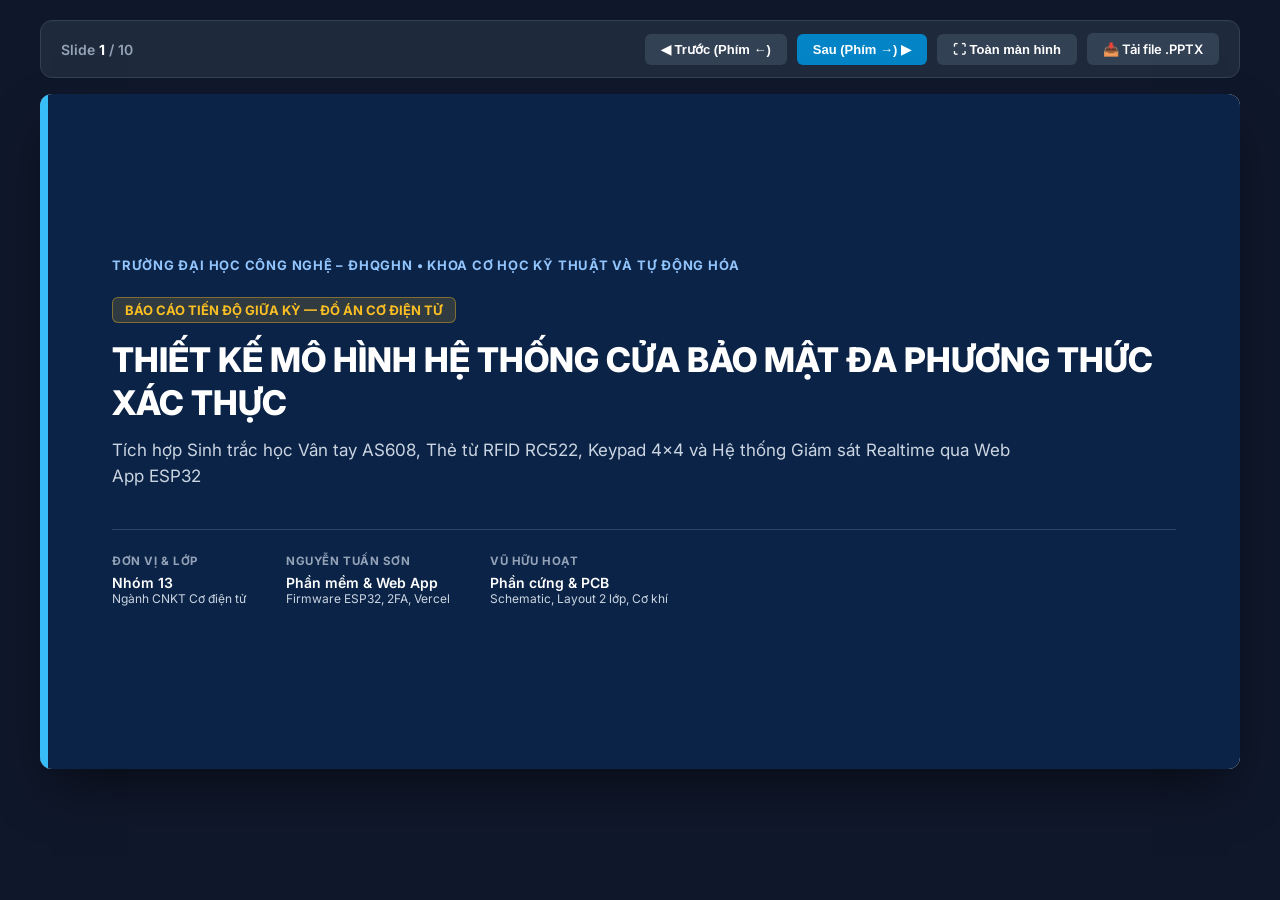
==== slide_baocao/slides.html @ 4834fae8 "Add mid-term progress presentation slides (PPTX and interactive HTML)" ====
<!DOCTYPE html>
<html lang="vi">
<head>
    <meta charset="UTF-8">
    <meta name="viewport" content="width=device-width, initial-scale=1.0">
    <title>Slide Báo Cáo Tiến Độ Giữa Kỳ — Nhóm 13</title>
    <link rel="preconnect" href="https://fonts.googleapis.com">
    <link rel="preconnect" href="https://fonts.gstatic.com" crossorigin>
    <link href="https://fonts.googleapis.com/css2?family=Inter:wght@400;500;600;700;800&family=JetBrains+Mono:wght@500;600&display=swap" rel="stylesheet">
    <style>
        :root {
            --navy-main: #0B2347;
            --accent-blue: #10559A;
            --bg-page: #0f172a;
            --slide-bg: #ffffff;
            --card-bg: #F8FAFC;
            --card-border: #E2E8F0;
            --text-dark: #0F172A;
            --text-muted: #64748B;
            --text-accent: #0284C7;
            --success: #16A34A;
        }

        * {
            box-sizing: border-box;
            margin: 0;
            padding: 0;
        }

        body {
            font-family: 'Inter', sans-serif;
            background: var(--bg-page);
            color: #ffffff;
            display: flex;
            flex-direction: column;
            align-items: center;
            min-height: 100vh;
            padding: 20px 10px;
        }

        /* Top Bar */
        .controls-bar {
            width: 100%;
            max-width: 1200px;
            display: flex;
            justify-content: space-between;
            align-items: center;
            margin-bottom: 16px;
            background: #1e293b;
            padding: 12px 20px;
            border-radius: 12px;
            border: 1px solid #334155;
        }

        .slide-counter {
            font-size: 14px;
            font-weight: 600;
            color: #94a3b8;
        }

        .slide-counter strong {
            color: #ffffff;
        }

        .nav-btns {
            display: flex;
            gap: 10px;
            align-items: center;
        }

        .btn {
            background: #334155;
            color: #ffffff;
            border: none;
            padding: 8px 16px;
            border-radius: 6px;
            font-size: 13px;
            font-weight: 600;
            cursor: pointer;
            transition: all 0.15s ease;
        }

        .btn:hover {
            background: #475569;
        }

        .btn-primary {
            background: #0284c7;
        }

        .btn-primary:hover {
            background: #0369a1;
        }

        /* Slide Stage (16:9 Widescreen) */
        .slide-container {
            width: 100%;
            max-width: 1200px;
            aspect-ratio: 16 / 9;
            background: var(--slide-bg);
            color: var(--text-dark);
            border-radius: 12px;
            box-shadow: 0 25px 50px -12px rgba(0, 0, 0, 0.5);
            position: relative;
            overflow: hidden;
            display: flex;
            flex-direction: column;
        }

        /* Slide Content Rules */
        .slide {
            display: none;
            width: 100%;
            height: 100%;
            padding: 44px 56px 40px;
            flex-direction: column;
            justify-content: space-between;
        }

        .slide.active {
            display: flex;
            animation: fadeIn 0.2s ease-in-out;
        }

        @keyframes fadeIn {
            from { opacity: 0; transform: scale(0.995); }
            to { opacity: 1; transform: scale(1); }
        }

        /* Header in slides */
        .slide-header {
            border-top: 4px solid var(--accent-blue);
            padding-top: 14px;
            margin-bottom: 24px;
        }

        .slide-category {
            font-size: 11px;
            font-weight: 700;
            letter-spacing: 0.08em;
            text-transform: uppercase;
            color: var(--accent-blue);
            margin-bottom: 4px;
        }

        .slide-title {
            font-size: 24px;
            font-weight: 800;
            color: var(--navy-main);
            letter-spacing: -0.02em;
        }

        /* Content Layouts */
        .grid-2 {
            display: grid;
            grid-template-columns: 1fr 1fr;
            gap: 24px;
            flex: 1;
        }

        .grid-3 {
            display: grid;
            grid-template-columns: 1fr 1fr 1fr;
            gap: 20px;
            flex: 1;
        }

        .grid-2x2 {
            display: grid;
            grid-template-columns: 1fr 1fr;
            grid-template-rows: 1fr 1fr;
            gap: 16px;
            flex: 1;
        }

        /* Card Component */
        .card {
            background: var(--card-bg);
            border: 1px solid var(--card-border);
            border-radius: 8px;
            padding: 20px 22px;
            display: flex;
            flex-direction: column;
        }

        .card.highlight {
            background: #ffffff;
            border-color: var(--accent-blue);
            box-shadow: 0 4px 12px rgba(16, 85, 154, 0.06);
        }

        .card-title {
            font-size: 16px;
            font-weight: 700;
            color: var(--navy-main);
            margin-bottom: 4px;
        }

        .card.highlight .card-title {
            color: var(--accent-blue);
        }

        .card-sub {
            font-size: 11.5px;
            color: var(--text-muted);
            margin-bottom: 12px;
        }

        .card-list {
            list-style: none;
            display: flex;
            flex-direction: column;
            gap: 8px;
            font-size: 13px;
            line-height: 1.5;
            color: #334155;
        }

        .card-list li {
            position: relative;
            padding-left: 18px;
        }

        .card-list li::before {
            content: "•";
            position: absolute;
            left: 4px;
            top: 0;
            color: var(--accent-blue);
            font-weight: bold;
            font-size: 16px;
            line-height: 1.2;
        }

        .badge-tag {
            display: inline-block;
            background: #e0f2fe;
            color: #0369a1;
            font-size: 11px;
            font-weight: 600;
            padding: 2px 8px;
            border-radius: 4px;
            margin-bottom: 8px;
        }

        /* Footer */
        .slide-footer {
            display: flex;
            justify-content: space-between;
            align-items: center;
            font-size: 11px;
            color: var(--text-muted);
            padding-top: 14px;
            border-top: 1px solid #f1f5f9;
        }

        /* Slide 1 - Cover */
        .slide-cover {
            background: var(--navy-main);
            color: #ffffff;
            padding: 56px 64px;
            display: flex;
            flex-direction: column;
            justify-content: center;
            border-left: 8px solid #38bdf8;
        }

        .cover-org {
            font-size: 13px;
            font-weight: 700;
            letter-spacing: 0.06em;
            color: #93c5fd;
            text-transform: uppercase;
            margin-bottom: 24px;
        }

        .cover-badge {
            display: inline-block;
            background: rgba(251, 191, 36, 0.15);
            color: #fbbf24;
            border: 1px solid rgba(251, 191, 36, 0.4);
            padding: 4px 12px;
            border-radius: 6px;
            font-size: 13px;
            font-weight: 700;
            margin-bottom: 16px;
        }

        .cover-title {
            font-size: 34px;
            font-weight: 800;
            line-height: 1.25;
            margin-bottom: 14px;
            color: #ffffff;
        }

        .cover-subtitle {
            font-size: 17px;
            color: #cbd5e1;
            margin-bottom: 40px;
            max-width: 900px;
            line-height: 1.5;
        }

        .cover-authors {
            border-top: 1px solid rgba(255, 255, 255, 0.15);
            padding-top: 24px;
            display: flex;
            gap: 40px;
        }

        .author-col h4 {
            font-size: 11.5px;
            text-transform: uppercase;
            letter-spacing: 0.05em;
            color: #94a3b8;
            margin-bottom: 6px;
        }

        .author-col p {
            font-size: 14px;
            font-weight: 600;
            color: #ffffff;
        }

        .author-col span {
            font-size: 12px;
            color: #cbd5e1;
            display: block;
        }
    </style>
</head>
<body>

    <!-- Navigation Controls -->
    <div class="controls-bar">
        <div class="slide-counter">
            Slide <strong id="currentSlideNum">1</strong> / <span id="totalSlideNum">10</span>
        </div>
        <div class="nav-btns">
            <button class="btn" onclick="prevSlide()">◀ Trước (Phím ←)</button>
            <button class="btn btn-primary" onclick="nextSlide()">Sau (Phím →) ▶</button>
            <button class="btn" onclick="toggleFullscreen()">⛶ Toàn màn hình</button>
            <a href="BaoCao_GiuaKy_Nhom13.pptx" download class="btn" style="text-decoration:none;">📥 Tải file .PPTX</a>
        </div>
    </div>

    <!-- Slide Stage -->
    <div class="slide-container" id="slideStage">

        <!-- ==================== SLIDE 1: COVER ==================== -->
        <div class="slide slide-cover active">
            <div class="cover-org">TRƯỜNG ĐẠI HỌC CÔNG NGHỆ – ĐHQGHN • KHOA CƠ HỌC KỸ THUẬT VÀ TỰ ĐỘNG HÓA</div>
            <div>
                <span class="cover-badge">BÁO CÁO TIẾN ĐỘ GIỮA KỲ — ĐỒ ÁN CƠ ĐIỆN TỬ</span>
            </div>
            <h1 class="cover-title">THIẾT KẾ MÔ HÌNH HỆ THỐNG CỬA BẢO MẬT ĐA PHƯƠNG THỨC XÁC THỰC</h1>
            <p class="cover-subtitle">Tích hợp Sinh trắc học Vân tay AS608, Thẻ từ RFID RC522, Keypad 4x4 và Hệ thống Giám sát Realtime qua Web App ESP32</p>

            <div class="cover-authors">
                <div class="author-col">
                    <h4>Đơn vị & Lớp</h4>
                    <p>Nhóm 13</p>
                    <span>Ngành CNKT Cơ điện tử</span>
                </div>
                <div class="author-col">
                    <h4>Nguyễn Tuấn Sơn</h4>
                    <p>Phần mềm & Web App</p>
                    <span>Firmware ESP32, 2FA, Vercel</span>
                </div>
                <div class="author-col">
                    <h4>Vũ Hữu Hoạt</h4>
                    <p>Phần cứng & PCB</p>
                    <span>Schematic, Layout 2 lớp, Cơ khí</span>
                </div>
            </div>
        </div>

        <!-- ==================== SLIDE 2: TỔNG QUAN & MỤC TIÊU ==================== -->
        <div class="slide">
            <div class="slide-header">
                <div class="slide-category">BÁO CÁO TIẾN ĐỘ GIỮA KỲ — ĐỒ ÁN CƠ ĐIỆN TỬ</div>
                <h2 class="slide-title">1. Tổng quan đề tài &amp; Mục tiêu nghiên cứu</h2>
            </div>
            <div class="grid-2">
                <div class="card">
                    <span class="badge-tag">BỐI CẢNH THỰC TẾ</span>
                    <h3 class="card-title">Đặt vấn đề &amp; Lý do chọn đề tài</h3>
                    <p class="card-sub">Hạn chế của các hệ thống khóa truyền thống</p>
                    <ul class="card-list">
                        <li>Hệ thống khóa cơ học truyền thống tiềm ẩn nguy cơ sao chép chìa khóa và thiếu hoàn toàn khả năng ghi vết nhật ký ra vào.</li>
                        <li>Các hệ thống cửa chỉ dùng 1 phương thức (chỉ thẻ từ hoặc chỉ mật mã) dễ gặp rủi ro khi rơi mất thẻ, lộ mật mã hoặc ngón tay bị trầy xước.</li>
                        <li><strong>Giải pháp đề xuất:</strong> Xây dựng hệ thống bảo mật đa phương thức tại chỗ (Local Authentication) kết hợp đồng bộ Web App thời gian thực qua mạng Wi-Fi cục bộ.</li>
                    </ul>
                </div>
                <div class="card highlight">
                    <span class="badge-tag" style="background:#dcfce7;color:#15803d;">MỤC TIÊU KỸ THUẬT</span>
                    <h3 class="card-title">Chỉ tiêu kỹ thuật cần đạt được</h3>
                    <p class="card-sub">Yêu cầu cốt lõi hoàn thành đồ án</p>
                    <ul class="card-list">
                        <li><strong>Đa phương thức:</strong> Tích hợp đồng bộ 3 phương thức xác thực: Vân tay quang học (AS608), Thẻ từ RFID (RC522) và Bàn phím ma trận 4x4.</li>
                        <li><strong>An ninh đa cấp:</strong> Hỗ trợ chế độ 1 lớp (mở nhanh) và chế độ 2 lớp (2FA: Vân tay + PIN, Thẻ + PIN, Vân tay + Thẻ).</li>
                        <li><strong>Mạch in chuyên dụng:</strong> Thiết kế PCB 2 lớp tích hợp khối nguồn cách ly chống xung nhiễu và tầng công suất kích khóa chốt 12V.</li>
                        <li><strong>Web App độc lập:</strong> Nhúng toàn bộ Web App vào Flash LittleFS của ESP32 qua WebSocket, không phụ thuộc máy chủ trung gian.</li>
                    </ul>
                </div>
            </div>
            <div class="slide-footer">
                <span>Nhóm 13: Nguyễn Tuấn Sơn - Vũ Hữu Hoạt</span>
                <span>Slide 2 / 10</span>
            </div>
        </div>

        <!-- ==================== SLIDE 3: CẤU TRÚC HỆ THỐNG ==================== -->
        <div class="slide">
            <div class="slide-header">
                <div class="slide-category">BÁO CÁO TIẾN ĐỘ GIỮA KỲ — ĐỒ ÁN CƠ ĐIỆN TỬ</div>
                <h2 class="slide-title">2. Cấu trúc tổng thể hệ thống (System Architecture)</h2>
            </div>
            <div class="grid-3">
                <div class="card">
                    <span class="badge-tag">KHỐI THU THẬP &amp; XÁC THỰC</span>
                    <h3 class="card-title">Thiết bị Ngoại vi Tại Cửa</h3>
                    <p class="card-sub">3 Phương thức xác thực độc lập</p>
                    <ul class="card-list">
                        <li><strong>Cảm biến vân tay quang học AS608:</strong> Giao tiếp UART TTL (57600 bps), lưu mẫu nội vi (ID 1-127).</li>
                        <li><strong>Đầu đọc thẻ RFID RC522:</strong> Tần số 13.56 MHz, giao tiếp bus SPI, đọc thẻ S50 và móc khóa NFC.</li>
                        <li><strong>Bàn phím ma trận 4x4:</strong> Quét ma trận 4 hàng x 4 cột (8 GPIO), hỗ trợ phím chức năng A, B, C, D, *, #.</li>
                    </ul>
                </div>
                <div class="card highlight">
                    <span class="badge-tag" style="background:#e0f2fe;color:#0369a1;">KHỐI ĐIỀU KHIỂN &amp; CHẤP HÀNH</span>
                    <h3 class="card-title">Trung tâm Xử lý &amp; Khóa</h3>
                    <p class="card-sub">Bộ não điều khiển &amp; Động học cửa</p>
                    <ul class="card-list">
                        <li><strong>Vi điều khiển trung tâm ESP32:</strong> Dual-core 240 MHz, xử lý State Machine không chặn (Non-blocking).</li>
                        <li><strong>Màn hình LCD 16x2 (I2C 0x27):</strong> Phản hồi trạng thái, hướng dẫn nhập PIN và đếm ngược.</li>
                        <li><strong>Cơ cấu chấp hành Khóa chốt 12V:</strong> Điều khiển qua Relay/MOSFET cách ly kèm Diode 1N4007 dập xung ngược.</li>
                    </ul>
                </div>
                <div class="card">
                    <span class="badge-tag">KHỐI MẠNG &amp; QUẢN TRỊ</span>
                    <h3 class="card-title">Giám sát &amp; Điều khiển Web</h3>
                    <p class="card-sub">Kết nối không dây thời gian thực</p>
                    <ul class="card-list">
                        <li><strong>AsyncWebServer &amp; WebSocket:</strong> Nhúng trong Flash LittleFS, phản hồi sự kiện &lt; 100ms.</li>
                        <li><strong>Tên miền nội bộ mDNS:</strong> Truy cập nhanh qua <code>http://smartdoor.local</code>.</li>
                        <li><strong>Đám mây demo Vercel:</strong> Triển khai bản trực tuyến phục vụ kiểm thử và báo cáo.</li>
                    </ul>
                </div>
            </div>
            <div class="slide-footer">
                <span>Nhóm 13: Nguyễn Tuấn Sơn - Vũ Hữu Hoạt</span>
                <span>Slide 3 / 10</span>
            </div>
        </div>

        <!-- ==================== SLIDE 4: KHẢO SÁT LINH KIỆN ==================== -->
        <div class="slide">
            <div class="slide-header">
                <div class="slide-category">BÁO CÁO TIẾN ĐỘ GIỮA KỲ — ĐỒ ÁN CƠ ĐIỆN TỬ</div>
                <h2 class="slide-title">3. Khảo sát linh kiện &amp; Phân tích Datasheet chi tiết</h2>
            </div>
            <div class="grid-2x2">
                <div class="card">
                    <h3 class="card-title">Cảm biến vân tay quang học AS608</h3>
                    <p class="card-sub">Chuẩn giao tiếp UART TTL • 57600 bps</p>
                    <ul class="card-list">
                        <li>Điện áp cấp: 3.3V – 5.0V DC; Dòng đỉnh: &lt; 120 mA.</li>
                        <li>Độ phân giải: 500 DPI, thời gian nhận dạng mẫu: &lt; 1.0 giây.</li>
                        <li>Tỷ lệ nhận sai (FAR): &lt; 0.001%; Tỷ lệ từ chối (FRR): &lt; 0.1%.</li>
                    </ul>
                </div>
                <div class="card">
                    <h3 class="card-title">Module đọc thẻ từ RFID-RC522</h3>
                    <p class="card-sub">Chuẩn giao tiếp SPI • Tần số 13.56 MHz</p>
                    <ul class="card-list">
                        <li><strong>Điện áp hoạt động: 3.3V DC</strong> (Tuyệt đối không cấp 5V gây hỏng chip).</li>
                        <li>Dòng tiêu thụ: 13 – 26 mA; Khoảng cách đọc: 0 – 30 mm.</li>
                        <li>Tương thích: Thẻ ISO/IEC 14443 Type A, Mifare S50, móc khóa NFC.</li>
                    </ul>
                </div>
                <div class="card">
                    <h3 class="card-title">Bàn phím ma trận 4x4 &amp; Màn hình LCD I2C</h3>
                    <p class="card-sub">Quét ma trận 8 GPIO &amp; Giao tiếp 2 dây I2C</p>
                    <ul class="card-list">
                        <li>Keypad 4x4: 16 phím cơ độ nảy cao, chống bám bụi, tuổi thọ &gt; 1 triệu lần bấm.</li>
                        <li>LCD 16x2 + Ba lô PCF8574: Tiết kiệm từ 16 chân còn 2 chân I2C (SDA/SCL).</li>
                        <li>Điện áp cấp LCD: 5V DC đảm bảo độ tương phản sáng rõ.</li>
                    </ul>
                </div>
                <div class="card">
                    <h3 class="card-title">Vi điều khiển ESP32 &amp; Khóa chốt điện 12V</h3>
                    <p class="card-sub">Lõi xử lý Dual-core &amp; Cơ cấu chấp hành</p>
                    <ul class="card-list">
                        <li>ESP32-WROOM-32: Bộ nhớ Flash 4MB, tích hợp Wi-Fi 2.4GHz &amp; Bluetooth 4.2.</li>
                        <li>Khóa chốt điện từ 12V: Dòng kích cuộn dây 0.8A – 1.0A (Fail-Secure).</li>
                        <li>Mạch kích công suất: Relay/MOSFET kèm Diode 1N4007 dập xung ngược.</li>
                    </ul>
                </div>
            </div>
            <div class="slide-footer">
                <span>Nhóm 13: Nguyễn Tuấn Sơn - Vũ Hữu Hoạt</span>
                <span>Slide 4 / 10</span>
            </div>
        </div>

        <!-- ==================== SLIDE 5: NGUYÊN LÝ & CHỐNG NHIỄU ==================== -->
        <div class="slide">
            <div class="slide-header">
                <div class="slide-category">BÁO CÁO TIẾN ĐỘ GIỮA KỲ — ĐỒ ÁN CƠ ĐIỆN TỬ</div>
                <h2 class="slide-title">4. Quy hoạch sơ đồ chân ESP32 &amp; Giải pháp chống nhiễu</h2>
            </div>
            <div class="grid-2">
                <div class="card">
                    <span class="badge-tag">BẢNG PHÂN BỔ CHÂN GPIO</span>
                    <h3 class="card-title">Sơ đồ kết nối phần cứng đồng bộ</h3>
                    <p class="card-sub">Tránh xung đột chân Bootloader &amp; Strapping Pins</p>
                    <ul class="card-list">
                        <li><strong>Vân tay AS608:</strong> RX2 &rarr; GPIO 16, TX2 &rarr; GPIO 17 (UART2 độc lập).</li>
                        <li><strong>RFID RC522:</strong> SS:5, SCK:18, MOSI:23, MISO:19, RST:4 (Bus SPI).</li>
                        <li><strong>Màn hình LCD:</strong> SDA &rarr; GPIO 21, SCL &rarr; GPIO 22 (Chuẩn I2C).</li>
                        <li><strong>Khóa chốt 12V:</strong> Điều khiển kích mức HIGH qua GPIO 2.</li>
                        <li><strong>Keypad 4x4 (8 chân):</strong>
                            <br>&bull; Hàng R1–R4: GPIO 13, 12, 14, 27 (INPUT_PULLUP)
                            <br>&bull; Cột C1–C4: GPIO 26, 25, 33, 32 (quét mức LOW)
                        </li>
                        <li><em>Không dùng các chân GPIO 34-39 (chỉ đọc) để tránh thiếu trở kéo.</em></li>
                    </ul>
                </div>
                <div class="card highlight">
                    <span class="badge-tag" style="background:#fee2e2;color:#b91c1c;">GIẢI PHÁP CHỐNG NHIỄU PHẦN CỨNG</span>
                    <h3 class="card-title">Bảo vệ nguồn &amp; Ổn định hệ thống</h3>
                    <p class="card-sub">Triệt tiêu sụt áp và xung điện áp ngược cảm ứng</p>
                    <ul class="card-list">
                        <li><strong>Tách tầng nguồn công suất &amp; vi điều khiển:</strong> Nguồn tổng 12V cấp khóa; hạ áp 5V cấp ESP32/LCD; hạ áp 3.3V cấp riêng RC522.</li>
                        <li><strong>Lọc nguồn tức thời:</strong> Bố trí tụ hóa 470uF và tụ gốm 100nF gần chân VCC các module để bù sụt áp khi cuộn hút 12V đóng ngắt.</li>
                        <li><strong>Diode dập xung ngược (Flyback Diode):</strong> Mắc Diode 1N4007 song song ngược cực khóa 12V triệt tiêu điện áp cảm ứng <code>e = -L(di/dt)</code>.</li>
                        <li><strong>Cách ly quang:</strong> Dùng Optocoupler kích Relay/MOSFET ngăn dòng rò từ tải 12V gây reset ESP32.</li>
                    </ul>
                </div>
            </div>
            <div class="slide-footer">
                <span>Nhóm 13: Nguyễn Tuấn Sơn - Vũ Hữu Hoạt</span>
                <span>Slide 5 / 10</span>
            </div>
        </div>

        <!-- ==================== SLIDE 6: TIẾN ĐỘ PCB ==================== -->
        <div class="slide">
            <div class="slide-header">
                <div class="slide-category">BÁO CÁO TIẾN ĐỘ GIỮA KỲ — ĐỒ ÁN CƠ ĐIỆN TỬ</div>
                <h2 class="slide-title">5. Tiến độ thiết kế mạch in PCB (Phụ trách: Vũ Hữu Hoạt)</h2>
            </div>
            <div class="grid-2">
                <div class="card">
                    <span class="badge-tag">KẾT QUẢ THIẾT KẾ</span>
                    <h3 class="card-title">Hoàn thiện Schematic &amp; Layout PCB 2 lớp</h3>
                    <p class="card-sub">Đo đạc Footprint thực tế &amp; Tối ưu đường mạch</p>
                    <ul class="card-list">
                        <li><strong>Đo đạc Footprint:</strong> Khảo sát và đo đạc chính xác kích thước chân cắm header 6 chân AS608, 8 chân RC522, header Keypad và Domino 12V.</li>
                        <li><strong>Sơ đồ nguyên lý (Schematic):</strong> Liên kết toàn bộ 5 khối chức năng, tích hợp khối nguồn hạ áp và tầng kích khóa.</li>
                        <li><strong>Layout mạch in 2 lớp (Double-layer):</strong>
                            <br>&bull; Đường mạch công suất cấp khóa 12V được thiết kế bản rộng (&gt; 40 mil), chịu dòng đến 2A an toàn.
                            <br>&bull; Phủ mass toàn bộ 2 mặt (GND Copper Pour) để triệt tiêu nhiễu cao tần Wi-Fi và RFID 13.56 MHz.
                            <br>&bull; Đường tín hiệu SPI và UART đi song song khoảng cách hợp lý, giảm hiện tượng xuyên âm (Crosstalk).
                        </li>
                    </ul>
                </div>
                <div class="card highlight">
                    <span class="badge-tag" style="background:#dcfce7;color:#15803d;">TRẠNG THÁI HIỆN TẠI</span>
                    <h3 class="card-title">Tình trạng thực tế &amp; Kế hoạch gia công</h3>
                    <p class="card-sub">Sẵn sàng bước vào giai đoạn lắp ráp cơ điện tử</p>
                    <ul class="card-list">
                        <li><strong>Linh kiện:</strong> Đã mua đủ 100% linh kiện theo danh mục (ESP32, AS608, RC522, Keypad 4x4, LCD I2C, Khóa 12V).</li>
                        <li><strong>Trạng thái PCB:</strong> Đã hoàn tất kiểm tra quy tắc thiết kế (DRC) và xuất trọn bộ file Gerber gia công.</li>
                        <li><strong>Kế hoạch triển khai sau giữa kỳ:</strong>
                            <br>&bull; Nhận bo mạch PCB gia công từ nhà máy.
                            <br>&bull; Hàn linh kiện và đo kiểm tra điện áp các điểm test point (12V, 5V, 3.3V).
                            <br>&bull; Gia công cơ khí khung mô hình cửa gỗ/mica, gá lắp khóa chốt và cảm biến.
                        </li>
                    </ul>
                </div>
            </div>
            <div class="slide-footer">
                <span>Nhóm 13: Nguyễn Tuấn Sơn - Vũ Hữu Hoạt</span>
                <span>Slide 6 / 10</span>
            </div>
        </div>

        <!-- ==================== SLIDE 7: PHẦN MỀM NHÚNG ==================== -->
        <div class="slide">
            <div class="slide-header">
                <div class="slide-category">BÁO CÁO TIẾN ĐỘ GIỮA KỲ — ĐỒ ÁN CƠ ĐIỆN TỬ</div>
                <h2 class="slide-title">6. Xây dựng phần mềm nhúng ESP32 (Phụ trách: Nguyễn Tuấn Sơn)</h2>
            </div>
            <div class="grid-2">
                <div class="card">
                    <span class="badge-tag">KIẾN TRÚC FIRMWARE</span>
                    <h3 class="card-title">Lập trình Non-blocking &amp; State Machine</h3>
                    <p class="card-sub">Đảm bảo hệ thống phản hồi tức thì không treo đơ</p>
                    <ul class="card-list">
                        <li><strong>Loại bỏ hoàn toàn delay():</strong> Ứng dụng kỹ thuật định thời <code>millis()</code> và máy trạng thái hữu hạn (FSM).</li>
                        <li><strong>Lập lịch quét đa tác vụ:</strong>
                            <br>&bull; Quét ma trận Keypad 4x4: Thực thi liên tục theo từng chu kỳ vòng lặp, độ trễ nhận phím &lt; 5ms.
                            <br>&bull; Quét RFID và Vân tay AS608: Thực thi theo chu kỳ định thời 80ms, tránh nghẽn CPU.
                            <br>&bull; Đếm ngược đóng cửa tự động: Xử lý chạy nền song song với việc giữ kết nối WebSocket.
                        </li>
                    </ul>
                </div>
                <div class="card highlight">
                    <span class="badge-tag" style="background:#e0f2fe;color:#0369a1;">HỆ THỐNG TỆP &amp; MẠNG</span>
                    <h3 class="card-title">Flash LittleFS &amp; Giao tiếp Realtime</h3>
                    <p class="card-sub">Lưu trữ bền vững &amp; Truy cập tiện lợi</p>
                    <ul class="card-list">
                        <li><strong>Phân vùng LittleFS:</strong> Lưu trữ toàn bộ mã nguồn Web App tĩnh (HTML, CSS, JS) và cơ sở dữ liệu cấu hình <code>config.json</code>.</li>
                        <li><strong>Bảo toàn dữ liệu:</strong> Mọi thay đổi mã PIN, danh sách thẻ RFID và ID vân tay được ghi trực tiếp vào Flash, mất điện không bị mất.</li>
                        <li><strong>Tên miền nội bộ mDNS (smartdoor.local):</strong> Người dùng chỉ cần gõ <code>http://smartdoor.local</code> là mở Web App trong mạng Wi-Fi mà không cần nhớ IP.</li>
                    </ul>
                </div>
            </div>
            <div class="slide-footer">
                <span>Nhóm 13: Nguyễn Tuấn Sơn - Vũ Hữu Hoạt</span>
                <span>Slide 7 / 10</span>
            </div>
        </div>

        <!-- ==================== SLIDE 8: CƠ CHẾ BẢO MẬT 2FA ==================== -->
        <div class="slide">
            <div class="slide-header">
                <div class="slide-category">BÁO CÁO TIẾN ĐỘ GIỮA KỲ — ĐỒ ÁN CƠ ĐIỆN TỬ</div>
                <h2 class="slide-title">7. Cơ chế bảo mật đa cấp độ (Xác thực 1 lớp &amp; 2FA)</h2>
            </div>
            <div class="grid-2">
                <div class="card">
                    <span class="badge-tag">CHẾ ĐỘ 1 LỚP (SINGLE AUTH)</span>
                    <h3 class="card-title">Tối ưu tốc độ mở cửa &amp; Tiện lợi</h3>
                    <p class="card-sub">Phù hợp nhu cầu sử dụng thông thường</p>
                    <ul class="card-list">
                        <li><strong>Nguyên lý:</strong> Người dùng chỉ cần xác thực thành công 1 trong 3 phương thức là cửa mở ngay lập tức.</li>
                        <li><strong>Phương thức hỗ trợ:</strong>
                            <br>&bull; Quét Vân tay AS608 hợp lệ (khớp mẫu trong ID 1–127).
                            <br>&bull; Quẹt Thẻ từ RFID RC522 hợp lệ (khớp UID đã lưu).
                            <br>&bull; Nhập đúng mã PIN trên Keypad 4x4 rồi nhấn phím # hoặc D.
                        </li>
                        <li>Ứng dụng môi trường gia đình, văn phòng ra vào thường xuyên.</li>
                    </ul>
                </div>
                <div class="card highlight">
                    <span class="badge-tag" style="background:#fef3c7;color:#b45309;">CHẾ ĐỘ 2 LỚP (2FA)</span>
                    <h3 class="card-title">An ninh cao cấp &amp; Cơ chế Timeout 15s</h3>
                    <p class="card-sub">Bảo vệ khu vực quan trọng / Phòng thí nghiệm</p>
                    <ul class="card-list">
                        <li><strong>3 Tùy chọn 2FA cấu hình linh hoạt từ Web App:</strong>
                            <br>1. Vân tay AS608 + Mã PIN Keypad 4x4
                            <br>2. Thẻ từ RFID RC522 + Mã PIN Keypad 4x4
                            <br>3. Vân tay AS608 + Thẻ từ RFID RC522
                        </li>
                        <li><strong>Quy trình xử lý phiên 2FA an toàn:</strong>
                            <br>&bull; Xác thực lớp 1 đúng &rarr; Khóa chưa mở, LCD/Web hiển thị yêu cầu thực hiện lớp 2.
                            <br>&bull; Kích hoạt bộ đếm thời gian Timeout 15 giây.
                            <br>&bull; Nếu nhập đúng lớp 2 &rarr; Mở khóa. Quá 15s hoặc nhập sai &rarr; Hủy phiên ngay.
                        </li>
                    </ul>
                </div>
            </div>
            <div class="slide-footer">
                <span>Nhóm 13: Nguyễn Tuấn Sơn - Vũ Hữu Hoạt</span>
                <span>Slide 8 / 10</span>
            </div>
        </div>

        <!-- ==================== SLIDE 9: WEB APP & VERCEL ==================== -->
        <div class="slide">
            <div class="slide-header">
                <div class="slide-category">BÁO CÁO TIẾN ĐỘ GIỮA KỲ — ĐỒ ÁN CƠ ĐIỆN TỬ</div>
                <h2 class="slide-title">8. Giao diện Web App quản lý &amp; Triển khai đám mây</h2>
            </div>
            <div class="grid-2">
                <div class="card">
                    <span class="badge-tag">GIAO DIỆN HIỆN ĐẠI (SHADCN/UI)</span>
                    <h3 class="card-title">Bố cục tối giản &amp; 4 Phân hệ chức năng</h3>
                    <p class="card-sub">Trực quan, dễ dùng trên cả Smartphone và Máy tính</p>
                    <ul class="card-list">
                        <li><strong>Tổng quan (Dashboard):</strong> Trạng thái khóa trực quan, nút mở từ xa, màn hình LCD 16x2 phản chiếu thời gian thực (Live Mirror).</li>
                        <li><strong>Nhật ký ra vào:</strong> Tự động đẩy sự kiện mới lên đầu bảng, bộ lọc theo phương thức và xuất file CSV.</li>
                        <li><strong>Quản lý Vân tay &amp; RFID:</strong> Đăng ký vân tay mới, đọc thẻ nhanh từ RC522, xóa từng người dùng.</li>
                        <li><strong>Cấu hình hệ thống:</strong> Đổi chế độ 1 lớp / 2 lớp, đổi PIN Keypad, chỉnh thời gian giữ mở khóa.</li>
                    </ul>
                </div>
                <div class="card highlight">
                    <span class="badge-tag" style="background:#dcfce7;color:#15803d;">TRIỂN KHAI VERCEL &amp; GIẢ LẬP</span>
                    <h3 class="card-title">Cloud Deployment &amp; Draggable Simulator</h3>
                    <p class="card-sub">Sẵn sàng trình chiếu demo trực tiếp tại buổi báo cáo</p>
                    <ul class="card-list">
                        <li><strong>Đã triển khai chính thức trên nền tảng Vercel:</strong>
                            <br>&bull; Địa chỉ truy cập: <code>https://smartdoor-nhom13-data.vercel.app</code>
                            <br>&bull; Đồng bộ liên tục qua kho GitHub: <code>tuansonuet197/smartdoor-nhom13</code>.
                        </li>
                        <li><strong>Bộ giả lập phần cứng kéo thả (Draggable Simulator):</strong>
                            <br>&bull; Di chuyển tự do trên màn hình để không che giao diện.
                            <br>&bull; Cho phép giả lập quét vân tay đúng/sai, quẹt thẻ RFID và bấm phím 4x4 ảo để test 100% quy trình 2FA.
                        </li>
                    </ul>
                </div>
            </div>
            <div class="slide-footer">
                <span>Nhóm 13: Nguyễn Tuấn Sơn - Vũ Hữu Hoạt</span>
                <span>Slide 9 / 10</span>
            </div>
        </div>

        <!-- ==================== SLIDE 10: TỔNG KẾT TIẾN ĐỘ ==================== -->
        <div class="slide">
            <div class="slide-header">
                <div class="slide-category">BÁO CÁO TIẾN ĐỘ GIỮA KỲ — ĐỒ ÁN CƠ ĐIỆN TỬ</div>
                <h2 class="slide-title">9. Tổng kết tiến độ giữa kỳ &amp; Kế hoạch giai đoạn 2</h2>
            </div>
            <div class="grid-2">
                <div class="card">
                    <span class="badge-tag" style="background:#dcfce7;color:#15803d;">ĐÁNH GIÁ KẾT QUẢ GIỮA KỲ</span>
                    <h3 class="card-title">Hoàn thành 100% mục tiêu Tuần 1 – Tuần 4</h3>
                    <p class="card-sub">Đúng tiến độ đề ra trong đề cương đồ án</p>
                    <ul class="card-list">
                        <li><strong>Linh kiện &amp; Nghiên cứu:</strong> Đã mua đủ 100% linh kiện chính và phụ trợ. Nắm vững tập lệnh UART của AS608, giao thức SPI của RC522.</li>
                        <li><strong>Thiết kế mạch in PCB:</strong> Hoàn thành 100% Schematic và Layout PCB 2 lớp, đã xuất file Gerber gửi gia công.</li>
                        <li><strong>Phần mềm &amp; Web App:</strong> Hoàn thành firmware nhúng Non-blocking, cơ chế bảo mật 2FA, giao diện Web App và deploy thành công lên Vercel.</li>
                    </ul>
                </div>
                <div class="card highlight">
                    <span class="badge-tag" style="background:#e0f2fe;color:#0369a1;">KẾ HOẠCH GIAI ĐOẠN 2</span>
                    <h3 class="card-title">Lộ trình triển khai Tuần 5 – Tuần 8</h3>
                    <p class="card-sub">Đưa mô hình cơ điện tử vào hoạt động thực tế</p>
                    <ul class="card-list">
                        <li><strong>Tuần 5:</strong> Nhận bo mạch PCB, hàn linh kiện, đo kiểm tra điện áp nguồn 12V/5V/3.3V và tầng kích khóa.</li>
                        <li><strong>Tuần 6:</strong> Gia công khung mô hình cửa cơ khí, gá lắp khóa chốt 12V, cảm biến AS608, RC522, Keypad 4x4 và LCD.</li>
                        <li><strong>Tuần 7:</strong> Nạp firmware tích hợp, kiểm thử hoạt động liên tục 24/7, đo đạc độ trễ nhận dạng và tinh chỉnh thuật toán.</li>
                        <li><strong>Tuần 8:</strong> Thu thập số liệu thực nghiệm, hoàn thiện báo cáo thuyết minh đồ án chuẩn UET và chuẩn bị slide bảo vệ.</li>
                    </ul>
                </div>
            </div>
            <div class="slide-footer">
                <span>Nhóm 13: Nguyễn Tuấn Sơn - Vũ Hữu Hoạt</span>
                <span>Slide 10 / 10</span>
            </div>
        </div>

    </div>

    <script>
        let currentSlide = 0;
        const slides = document.querySelectorAll('.slide');
        const totalSlides = slides.length;
        document.getElementById('totalSlideNum').textContent = totalSlides;

        function showSlide(index) {
            slides.forEach((s, idx) => {
                s.classList.toggle('active', idx === index);
            });
            document.getElementById('currentSlideNum').textContent = index + 1;
        }

        function nextSlide() {
            if (currentSlide < totalSlides - 1) {
                currentSlide++;
                showSlide(currentSlide);
            }
        }

        function prevSlide() {
            if (currentSlide > 0) {
                currentSlide--;
                showSlide(currentSlide);
            }
        }

        function toggleFullscreen() {
            const elem = document.getElementById("slideStage");
            if (!document.fullscreenElement) {
                elem.requestFullscreen().catch(err => alert("Không thể bật toàn màn hình: " + err.message));
            } else {
                document.exitFullscreen();
            }
        }

        // Bắt sự kiện bàn phím mũi tên trái / phải
        document.addEventListener('keydown', (e) => {
            if (e.key === 'ArrowRight' || e.key === ' ' || e.key === 'PageDown') {
                nextSlide();
            } else if (e.key === 'ArrowLeft' || e.key === 'PageUp') {
                prevSlide();
            }
        });
    </script>
</body>
</html>
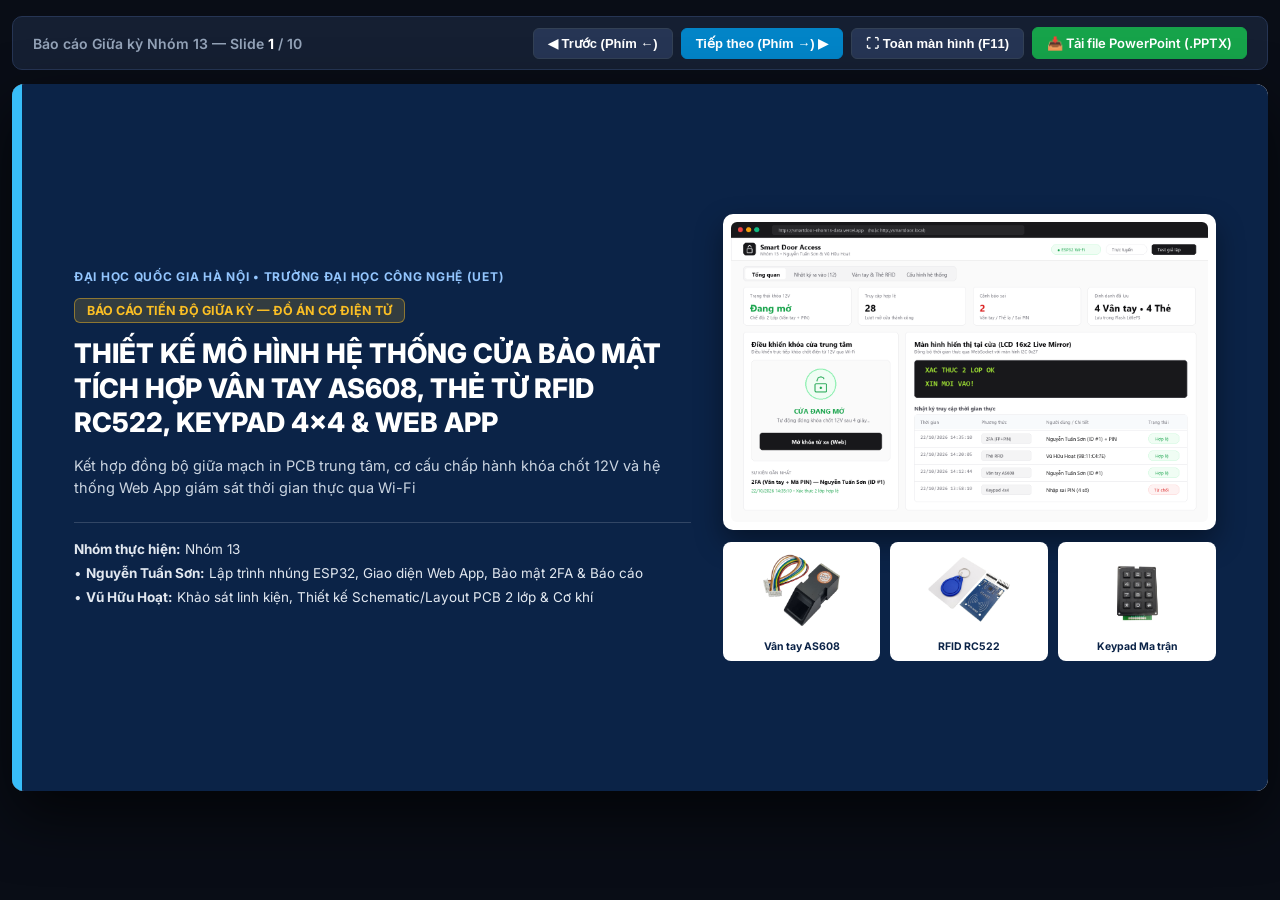
==== commit c5f12b13: "Upgrade mid-term slides with embedded hardware photos, Web App screenshots, PCB layout diagram, and " ====
--- a/slide_baocao/slides.html
+++ b/slide_baocao/slides.html
@@ -3,7 +3,7 @@
 <head>
     <meta charset="UTF-8">
     <meta name="viewport" content="width=device-width, initial-scale=1.0">
-    <title>Slide Báo Cáo Tiến Độ Giữa Kỳ — Nhóm 13</title>
+    <title>Slide Báo Cáo Tiến Độ Giữa Kỳ — Nhóm 13 (Có Hình Ảnh &amp; Demo Trực Tiếp)</title>
     <link rel="preconnect" href="https://fonts.googleapis.com">
     <link rel="preconnect" href="https://fonts.gstatic.com" crossorigin>
     <link href="https://fonts.googleapis.com/css2?family=Inter:wght@400;500;600;700;800&family=JetBrains+Mono:wght@500;600&display=swap" rel="stylesheet">
@@ -11,13 +11,12 @@
         :root {
             --navy-main: #0B2347;
             --accent-blue: #10559A;
-            --bg-page: #0f172a;
+            --bg-page: #090d16;
             --slide-bg: #ffffff;
-            --card-bg: #F8FAFC;
-            --card-border: #E2E8F0;
-            --text-dark: #0F172A;
-            --text-muted: #64748B;
-            --text-accent: #0284C7;
+            --card-bg: #F6F8FB;
+            --card-border: #DAE1EB;
+            --text-dark: #141C28;
+            --text-muted: #5F6C7D;
             --success: #16A34A;
         }
 
@@ -35,21 +34,23 @@
             flex-direction: column;
             align-items: center;
             min-height: 100vh;
-            padding: 20px 10px;
+            padding: 16px 12px;
         }
 
         /* Top Bar */
         .controls-bar {
             width: 100%;
-            max-width: 1200px;
+            max-width: 1280px;
             display: flex;
             justify-content: space-between;
             align-items: center;
-            margin-bottom: 16px;
-            background: #1e293b;
-            padding: 12px 20px;
-            border-radius: 12px;
-            border: 1px solid #334155;
+            margin-bottom: 14px;
+            background: #151f32;
+            padding: 10px 20px;
+            border-radius: 10px;
+            border: 1px solid #263554;
+            flex-wrap: wrap;
+            gap: 10px;
         }
 
         .slide-counter {
@@ -57,112 +58,121 @@
             font-weight: 600;
             color: #94a3b8;
         }
-
-        .slide-counter strong {
+        .slide-counter strong { color: #fff; }
+
+        .nav-btns {
+            display: flex;
+            gap: 8px;
+            align-items: center;
+            flex-wrap: wrap;
+        }
+
+        .btn {
+            background: #263554;
             color: #ffffff;
-        }
-
-        .nav-btns {
-            display: flex;
-            gap: 10px;
-            align-items: center;
-        }
-
-        .btn {
-            background: #334155;
-            color: #ffffff;
-            border: none;
-            padding: 8px 16px;
+            border: 1px solid #334155;
+            padding: 7px 14px;
             border-radius: 6px;
             font-size: 13px;
             font-weight: 600;
             cursor: pointer;
             transition: all 0.15s ease;
-        }
-
-        .btn:hover {
-            background: #475569;
-        }
-
-        .btn-primary {
-            background: #0284c7;
-        }
-
-        .btn-primary:hover {
-            background: #0369a1;
-        }
-
-        /* Slide Stage (16:9 Widescreen) */
+            text-decoration: none;
+            display: inline-flex;
+            align-items: center;
+            gap: 6px;
+        }
+        .btn:hover { background: #334155; }
+        .btn-primary { background: #0284c7; border-color: #0284c7; }
+        .btn-primary:hover { background: #0369a1; }
+        .btn-success { background: #16a34a; border-color: #16a34a; }
+
+        /* 16:9 Slide Stage */
         .slide-container {
             width: 100%;
-            max-width: 1200px;
+            max-width: 1280px;
             aspect-ratio: 16 / 9;
             background: var(--slide-bg);
             color: var(--text-dark);
             border-radius: 12px;
-            box-shadow: 0 25px 50px -12px rgba(0, 0, 0, 0.5);
+            box-shadow: 0 25px 60px rgba(0, 0, 0, 0.65);
             position: relative;
             overflow: hidden;
             display: flex;
             flex-direction: column;
         }
 
-        /* Slide Content Rules */
         .slide {
             display: none;
             width: 100%;
             height: 100%;
-            padding: 44px 56px 40px;
+            padding: 36px 48px 30px;
             flex-direction: column;
             justify-content: space-between;
+            border-top: 8px solid var(--accent-blue);
         }
 
         .slide.active {
             display: flex;
-            animation: fadeIn 0.2s ease-in-out;
+            animation: fadeIn 0.2s ease-out;
         }
 
         @keyframes fadeIn {
-            from { opacity: 0; transform: scale(0.995); }
-            to { opacity: 1; transform: scale(1); }
-        }
-
-        /* Header in slides */
+            from { opacity: 0; transform: translateY(2px); }
+            to { opacity: 1; transform: translateY(0); }
+        }
+
         .slide-header {
-            border-top: 4px solid var(--accent-blue);
-            padding-top: 14px;
-            margin-bottom: 24px;
+            margin-bottom: 18px;
         }
 
         .slide-category {
             font-size: 11px;
             font-weight: 700;
-            letter-spacing: 0.08em;
+            letter-spacing: 0.07em;
             text-transform: uppercase;
             color: var(--accent-blue);
             margin-bottom: 4px;
         }
 
         .slide-title {
-            font-size: 24px;
+            font-size: 23px;
             font-weight: 800;
             color: var(--navy-main);
             letter-spacing: -0.02em;
         }
 
-        /* Content Layouts */
+        /* Grid layouts */
         .grid-2 {
             display: grid;
             grid-template-columns: 1fr 1fr;
-            gap: 24px;
+            gap: 22px;
             flex: 1;
+            min-height: 0;
+        }
+
+        .grid-asym-left {
+            display: grid;
+            grid-template-columns: 1.25fr 1fr;
+            gap: 22px;
+            flex: 1;
+            min-height: 0;
+        }
+
+        .grid-asym-right {
+            display: grid;
+            grid-template-columns: 1fr 1.25fr;
+            gap: 22px;
+            flex: 1;
+            min-height: 0;
         }
 
         .grid-3 {
             display: grid;
-            grid-template-columns: 1fr 1fr 1fr;
-            gap: 20px;
+            grid-template-columns: repeat(3, 1fr);
+            gap: 18px;
             flex: 1;
+            min-height: 0;
         }
 
         .grid-2x2 {
@@ -171,576 +181,673 @@
             grid-template-rows: 1fr 1fr;
             gap: 16px;
             flex: 1;
-        }
-
-        /* Card Component */
+            min-height: 0;
+        }
+
+        /* Card & Image Frame */
         .card {
             background: var(--card-bg);
             border: 1px solid var(--card-border);
-            border-radius: 8px;
-            padding: 20px 22px;
+            border-radius: 10px;
+            padding: 18px 20px;
             display: flex;
             flex-direction: column;
+            overflow: hidden;
         }
 
         .card.highlight {
             background: #ffffff;
-            border-color: var(--accent-blue);
-            box-shadow: 0 4px 12px rgba(16, 85, 154, 0.06);
+            border: 1.5px solid var(--accent-blue);
+            box-shadow: 0 6px 18px rgba(16, 85, 154, 0.07);
         }
 
         .card-title {
-            font-size: 16px;
+            font-size: 15.5px;
             font-weight: 700;
             color: var(--navy-main);
-            margin-bottom: 4px;
-        }
-
-        .card.highlight .card-title {
-            color: var(--accent-blue);
-        }
+            margin-bottom: 3px;
+        }
+        .card.highlight .card-title { color: var(--accent-blue); }
 
         .card-sub {
             font-size: 11.5px;
             color: var(--text-muted);
-            margin-bottom: 12px;
+            margin-bottom: 10px;
         }
 
         .card-list {
             list-style: none;
             display: flex;
             flex-direction: column;
-            gap: 8px;
-            font-size: 13px;
-            line-height: 1.5;
-            color: #334155;
+            gap: 7px;
+            font-size: 12.8px;
+            line-height: 1.48;
+            color: #263244;
         }
 
         .card-list li {
             position: relative;
-            padding-left: 18px;
+            padding-left: 16px;
         }
 
         .card-list li::before {
             content: "•";
             position: absolute;
-            left: 4px;
+            left: 2px;
             top: 0;
             color: var(--accent-blue);
             font-weight: bold;
-            font-size: 16px;
-            line-height: 1.2;
-        }
-
-        .badge-tag {
+            font-size: 15px;
+        }
+
+        .img-frame {
+            background: #ffffff;
+            border: 1px solid var(--card-border);
+            border-radius: 10px;
+            padding: 12px;
+            display: flex;
+            flex-direction: column;
+            align-items: center;
+            justify-content: center;
+            overflow: hidden;
+        }
+
+        .img-frame img {
+            max-width: 100%;
+            max-height: calc(100% - 26px);
+            object-fit: contain;
+            border-radius: 6px;
+        }
+
+        .img-caption {
+            font-size: 11.5px;
+            font-weight: 700;
+            color: var(--navy-main);
+            margin-top: 8px;
+            text-align: center;
+        }
+
+        .hw-col {
+            display: flex;
+            flex-direction: column;
+            gap: 12px;
+            min-height: 0;
+        }
+
+        .hw-img-box {
+            height: 195px;
+            background: #ffffff;
+            border: 1px solid var(--card-border);
+            border-radius: 10px;
+            padding: 10px;
+            display: flex;
+            flex-direction: column;
+            align-items: center;
+            justify-content: center;
+        }
+
+        .hw-img-box img {
+            max-height: 145px;
+            max-width: 100%;
+            object-fit: contain;
+        }
+
+        /* Cover Slide */
+        .slide-cover {
+            background: var(--navy-main);
+            color: #ffffff;
+            border-top: none;
+            border-left: 10px solid #38bdf8;
+            padding: 44px 52px;
+        }
+
+        .cover-grid {
+            display: grid;
+            grid-template-columns: 1.25fr 1fr;
+            gap: 32px;
+            height: 100%;
+            align-items: center;
+        }
+
+        .cover-org {
+            font-size: 12px;
+            font-weight: 700;
+            letter-spacing: 0.06em;
+            color: #93c5fd;
+            text-transform: uppercase;
+            margin-bottom: 14px;
+        }
+
+        .cover-badge {
             display: inline-block;
-            background: #e0f2fe;
-            color: #0369a1;
-            font-size: 11px;
-            font-weight: 600;
-            padding: 2px 8px;
-            border-radius: 4px;
-            margin-bottom: 8px;
-        }
-
-        /* Footer */
+            background: rgba(251, 191, 36, 0.16);
+            color: #fbbf24;
+            border: 1px solid rgba(251, 191, 36, 0.45);
+            padding: 4px 12px;
+            border-radius: 6px;
+            font-size: 12.5px;
+            font-weight: 700;
+            margin-bottom: 14px;
+        }
+
+        .cover-title {
+            font-size: 27px;
+            font-weight: 800;
+            line-height: 1.28;
+            margin-bottom: 14px;
+            color: #ffffff;
+        }
+
+        .cover-subtitle {
+            font-size: 14.5px;
+            color: #cbd5e1;
+            margin-bottom: 24px;
+            line-height: 1.5;
+        }
+
+        .cover-authors {
+            border-top: 1px solid rgba(255, 255, 255, 0.16);
+            padding-top: 18px;
+            display: flex;
+            flex-direction: column;
+            gap: 8px;
+            font-size: 13.5px;
+            color: #e2e8f0;
+        }
+
+        .cover-visuals {
+            display: flex;
+            flex-direction: column;
+            gap: 12px;
+        }
+
+        .cover-web-preview {
+            background: #fff;
+            padding: 8px;
+            border-radius: 10px;
+            box-shadow: 0 12px 28px rgba(0,0,0,0.4);
+        }
+
+        .cover-web-preview img {
+            width: 100%;
+            border-radius: 6px;
+            display: block;
+        }
+
+        .cover-hw-strip {
+            display: grid;
+            grid-template-columns: repeat(3, 1fr);
+            gap: 10px;
+        }
+
+        .cover-hw-item {
+            background: #ffffff;
+            border-radius: 8px;
+            padding: 8px;
+            text-align: center;
+        }
+
+        .cover-hw-item img {
+            height: 82px;
+            object-fit: contain;
+        }
+
+        .cover-hw-item span {
+            display: block;
+            font-size: 10.5px;
+            font-weight: 700;
+            color: var(--navy-main);
+            margin-top: 4px;
+        }
+
         .slide-footer {
             display: flex;
             justify-content: space-between;
             align-items: center;
             font-size: 11px;
             color: var(--text-muted);
-            padding-top: 14px;
-            border-top: 1px solid #f1f5f9;
-        }
-
-        /* Slide 1 - Cover */
-        .slide-cover {
-            background: var(--navy-main);
-            color: #ffffff;
-            padding: 56px 64px;
-            display: flex;
-            flex-direction: column;
-            justify-content: center;
-            border-left: 8px solid #38bdf8;
-        }
-
-        .cover-org {
-            font-size: 13px;
-            font-weight: 700;
-            letter-spacing: 0.06em;
-            color: #93c5fd;
-            text-transform: uppercase;
-            margin-bottom: 24px;
-        }
-
-        .cover-badge {
-            display: inline-block;
-            background: rgba(251, 191, 36, 0.15);
-            color: #fbbf24;
-            border: 1px solid rgba(251, 191, 36, 0.4);
-            padding: 4px 12px;
-            border-radius: 6px;
-            font-size: 13px;
-            font-weight: 700;
-            margin-bottom: 16px;
-        }
-
-        .cover-title {
-            font-size: 34px;
-            font-weight: 800;
-            line-height: 1.25;
-            margin-bottom: 14px;
-            color: #ffffff;
-        }
-
-        .cover-subtitle {
-            font-size: 17px;
-            color: #cbd5e1;
-            margin-bottom: 40px;
-            max-width: 900px;
-            line-height: 1.5;
-        }
-
-        .cover-authors {
-            border-top: 1px solid rgba(255, 255, 255, 0.15);
-            padding-top: 24px;
-            display: flex;
-            gap: 40px;
-        }
-
-        .author-col h4 {
+            padding-top: 10px;
+            border-top: 1px solid #e2e8f0;
+        }
+
+        code {
+            font-family: 'JetBrains Mono', monospace;
+            background: #e2e8f0;
+            padding: 1px 5px;
+            border-radius: 4px;
             font-size: 11.5px;
-            text-transform: uppercase;
-            letter-spacing: 0.05em;
-            color: #94a3b8;
-            margin-bottom: 6px;
-        }
-
-        .author-col p {
-            font-size: 14px;
-            font-weight: 600;
-            color: #ffffff;
-        }
-
-        .author-col span {
-            font-size: 12px;
-            color: #cbd5e1;
-            display: block;
+            color: #0f172a;
         }
     </style>
 </head>
 <body>
 
-    <!-- Navigation Controls -->
     <div class="controls-bar">
         <div class="slide-counter">
-            Slide <strong id="currentSlideNum">1</strong> / <span id="totalSlideNum">10</span>
+            Báo cáo Giữa kỳ Nhóm 13 — Slide <strong id="currentSlideNum">1</strong> / <span id="totalSlideNum">10</span>
         </div>
         <div class="nav-btns">
             <button class="btn" onclick="prevSlide()">◀ Trước (Phím ←)</button>
-            <button class="btn btn-primary" onclick="nextSlide()">Sau (Phím →) ▶</button>
-            <button class="btn" onclick="toggleFullscreen()">⛶ Toàn màn hình</button>
-            <a href="BaoCao_GiuaKy_Nhom13.pptx" download class="btn" style="text-decoration:none;">📥 Tải file .PPTX</a>
+            <button class="btn btn-primary" onclick="nextSlide()">Tiếp theo (Phím →) ▶</button>
+            <button class="btn" onclick="toggleFullscreen()">⛶ Toàn màn hình (F11)</button>
+            <a href="BaoCao_GiuaKy_Nhom13.pptx" download class="btn btn-success">📥 Tải file PowerPoint (.PPTX)</a>
         </div>
     </div>
 
-    <!-- Slide Stage -->
     <div class="slide-container" id="slideStage">
 
-        <!-- ==================== SLIDE 1: COVER ==================== -->
+        <!-- ==================== SLIDE 1: TRANG BÌA CÓ HÌNH ẢNH ==================== -->
         <div class="slide slide-cover active">
-            <div class="cover-org">TRƯỜNG ĐẠI HỌC CÔNG NGHỆ – ĐHQGHN • KHOA CƠ HỌC KỸ THUẬT VÀ TỰ ĐỘNG HÓA</div>
-            <div>
-                <span class="cover-badge">BÁO CÁO TIẾN ĐỘ GIỮA KỲ — ĐỒ ÁN CƠ ĐIỆN TỬ</span>
-            </div>
-            <h1 class="cover-title">THIẾT KẾ MÔ HÌNH HỆ THỐNG CỬA BẢO MẬT ĐA PHƯƠNG THỨC XÁC THỰC</h1>
-            <p class="cover-subtitle">Tích hợp Sinh trắc học Vân tay AS608, Thẻ từ RFID RC522, Keypad 4x4 và Hệ thống Giám sát Realtime qua Web App ESP32</p>
-
-            <div class="cover-authors">
-                <div class="author-col">
-                    <h4>Đơn vị & Lớp</h4>
-                    <p>Nhóm 13</p>
-                    <span>Ngành CNKT Cơ điện tử</span>
-                </div>
-                <div class="author-col">
-                    <h4>Nguyễn Tuấn Sơn</h4>
-                    <p>Phần mềm & Web App</p>
-                    <span>Firmware ESP32, 2FA, Vercel</span>
-                </div>
-                <div class="author-col">
-                    <h4>Vũ Hữu Hoạt</h4>
-                    <p>Phần cứng & PCB</p>
-                    <span>Schematic, Layout 2 lớp, Cơ khí</span>
-                </div>
-            </div>
-        </div>
-
-        <!-- ==================== SLIDE 2: TỔNG QUAN & MỤC TIÊU ==================== -->
+            <div class="cover-grid">
+                <div>
+                    <div class="cover-org">ĐẠI HỌC QUỐC GIA HÀ NỘI • TRƯỜNG ĐẠI HỌC CÔNG NGHỆ (UET)</div>
+                    <span class="cover-badge">BÁO CÁO TIẾN ĐỘ GIỮA KỲ — ĐỒ ÁN CƠ ĐIỆN TỬ</span>
+                    <h1 class="cover-title">THIẾT KẾ MÔ HÌNH HỆ THỐNG CỬA BẢO MẬT TÍCH HỢP VÂN TAY AS608, THẺ TỪ RFID RC522, KEYPAD 4x4 &amp; WEB APP</h1>
+                    <p class="cover-subtitle">Kết hợp đồng bộ giữa mạch in PCB trung tâm, cơ cấu chấp hành khóa chốt 12V và hệ thống Web App giám sát thời gian thực qua Wi-Fi</p>
+
+                    <div class="cover-authors">
+                        <div><strong>Nhóm thực hiện:</strong> Nhóm 13</div>
+                        <div>• <strong>Nguyễn Tuấn Sơn:</strong> Lập trình nhúng ESP32, Giao diện Web App, Bảo mật 2FA &amp; Báo cáo</div>
+                        <div>• <strong>Vũ Hữu Hoạt:</strong> Khảo sát linh kiện, Thiết kế Schematic/Layout PCB 2 lớp &amp; Cơ khí</div>
+                    </div>
+                </div>
+
+                <div class="cover-visuals">
+                    <div class="cover-web-preview">
+                        <img src="assets/web_dashboard.png" alt="Giao diện Web App">
+                    </div>
+                    <div class="cover-hw-strip">
+                        <div class="cover-hw-item">
+                            <img src="assets/image2.jpg" alt="AS608">
+                            <span>Vân tay AS608</span>
+                        </div>
+                        <div class="cover-hw-item">
+                            <img src="assets/image3.jpg" alt="RC522">
+                            <span>RFID RC522</span>
+                        </div>
+                        <div class="cover-hw-item">
+                            <img src="assets/image4.jpg" alt="Keypad">
+                            <span>Keypad Ma trận</span>
+                        </div>
+                    </div>
+                </div>
+            </div>
+        </div>
+
+        <!-- ==================== SLIDE 2: CẤU TRÚC HỆ THỐNG (NHÚNG SƠ ĐỒ KHỐI IMAGE1.PNG) ==================== -->
         <div class="slide">
             <div class="slide-header">
                 <div class="slide-category">BÁO CÁO TIẾN ĐỘ GIỮA KỲ — ĐỒ ÁN CƠ ĐIỆN TỬ</div>
-                <h2 class="slide-title">1. Tổng quan đề tài &amp; Mục tiêu nghiên cứu</h2>
-            </div>
-            <div class="grid-2">
-                <div class="card">
-                    <span class="badge-tag">BỐI CẢNH THỰC TẾ</span>
-                    <h3 class="card-title">Đặt vấn đề &amp; Lý do chọn đề tài</h3>
-                    <p class="card-sub">Hạn chế của các hệ thống khóa truyền thống</p>
-                    <ul class="card-list">
-                        <li>Hệ thống khóa cơ học truyền thống tiềm ẩn nguy cơ sao chép chìa khóa và thiếu hoàn toàn khả năng ghi vết nhật ký ra vào.</li>
-                        <li>Các hệ thống cửa chỉ dùng 1 phương thức (chỉ thẻ từ hoặc chỉ mật mã) dễ gặp rủi ro khi rơi mất thẻ, lộ mật mã hoặc ngón tay bị trầy xước.</li>
-                        <li><strong>Giải pháp đề xuất:</strong> Xây dựng hệ thống bảo mật đa phương thức tại chỗ (Local Authentication) kết hợp đồng bộ Web App thời gian thực qua mạng Wi-Fi cục bộ.</li>
-                    </ul>
-                </div>
+                <h2 class="slide-title">1. Cấu trúc tổng thể hệ thống &amp; Sơ đồ khối chức năng</h2>
+            </div>
+
+            <div class="grid-asym-left">
+                <div style="display:flex;flex-direction:column;gap:14px;min-height:0;">
+                    <div class="img-frame" style="flex:1;">
+                        <img src="assets/image1.png" alt="Sơ đồ khối hệ thống">
+                        <div class="img-caption">Hình 1.1: Sơ đồ khối tổng thể hệ thống cửa bảo mật tích hợp ESP32 &amp; Web App</div>
+                    </div>
+                    <div class="card" style="padding:14px 18px;">
+                        <h3 class="card-title" style="font-size:14px;">Điều chỉnh tối ưu trong quá trình triển khai thực tế</h3>
+                        <ul class="card-list" style="font-size:12px;">
+                            <li>Sử dụng <strong>Màn hình LCD 16x2 I2C (0x27)</strong> hiển thị trực quan trạng thái khóa, ký tự PIN (<code>*</code>) và hướng dẫn xác thực 2 lớp tại cửa.</li>
+                            <li>Sử dụng <strong>Bàn phím ma trận 4x4 (16 phím)</strong> có nắp che chống bụi, tận dụng các phím <code>A, B, C, D</code> làm phím chức năng nhanh.</li>
+                        </ul>
+                    </div>
+                </div>
+
                 <div class="card highlight">
-                    <span class="badge-tag" style="background:#dcfce7;color:#15803d;">MỤC TIÊU KỸ THUẬT</span>
-                    <h3 class="card-title">Chỉ tiêu kỹ thuật cần đạt được</h3>
-                    <p class="card-sub">Yêu cầu cốt lõi hoàn thành đồ án</p>
-                    <ul class="card-list">
-                        <li><strong>Đa phương thức:</strong> Tích hợp đồng bộ 3 phương thức xác thực: Vân tay quang học (AS608), Thẻ từ RFID (RC522) và Bàn phím ma trận 4x4.</li>
-                        <li><strong>An ninh đa cấp:</strong> Hỗ trợ chế độ 1 lớp (mở nhanh) và chế độ 2 lớp (2FA: Vân tay + PIN, Thẻ + PIN, Vân tay + Thẻ).</li>
-                        <li><strong>Mạch in chuyên dụng:</strong> Thiết kế PCB 2 lớp tích hợp khối nguồn cách ly chống xung nhiễu và tầng công suất kích khóa chốt 12V.</li>
-                        <li><strong>Web App độc lập:</strong> Nhúng toàn bộ Web App vào Flash LittleFS của ESP32 qua WebSocket, không phụ thuộc máy chủ trung gian.</li>
-                    </ul>
-                </div>
-            </div>
+                    <h3 class="card-title">4 Khối chức năng đồng bộ của hệ thống</h3>
+                    <p class="card-sub">Kết hợp phần cứng cơ điện tử và phần mềm giám sát thời gian thực</p>
+                    <ul class="card-list">
+                        <li><strong>Thu thập &amp; Xác thực:</strong> Sử dụng 3 phương thức gồm cảm biến vân tay quang học AS608, module đọc thẻ từ RFID RC522 (13.56MHz) và bàn phím ma trận 4x4 nhập mật mã.</li>
+                        <li><strong>Mạch in trung tâm (PCB):</strong> Liên kết toàn bộ các khối chức năng về vi điều khiển ESP32, tích hợp khối nguồn hạ áp (12V &rarr; 5V/3.3V) và mạch công suất kích khóa chốt điện từ 12V kèm linh kiện chống xung nhiễu.</li>
+                        <li><strong>Hiển thị &amp; Chấp hành tại cửa:</strong> Màn hình LCD 16x2 hiển thị phản hồi tại chỗ và khóa chốt điện từ 12V thực hiện thao tác đóng/mở cửa.</li>
+                        <li><strong>Giao diện Web App quản lý (ESP32 Wi-Fi):</strong> Theo dõi trực tiếp trạng thái cửa (đóng/mở) theo thời gian thực, mở khóa từ xa, lưu nhật ký ra vào và cấu hình bảo mật 1 lớp / 2 lớp (2FA).</li>
+                    </ul>
+                </div>
+            </div>
+
             <div class="slide-footer">
-                <span>Nhóm 13: Nguyễn Tuấn Sơn - Vũ Hữu Hoạt</span>
+                <span>Nhóm 13: Nguyễn Tuấn Sơn – Vũ Hữu Hoạt</span>
                 <span>Slide 2 / 10</span>
             </div>
         </div>
 
-        <!-- ==================== SLIDE 3: CẤU TRÚC HỆ THỐNG ==================== -->
+        <!-- ==================== SLIDE 3: DANH MỤC LINH KIỆN CÓ HÌNH ẢNH THỰC TẾ ==================== -->
         <div class="slide">
             <div class="slide-header">
                 <div class="slide-category">BÁO CÁO TIẾN ĐỘ GIỮA KỲ — ĐỒ ÁN CƠ ĐIỆN TỬ</div>
-                <h2 class="slide-title">2. Cấu trúc tổng thể hệ thống (System Architecture)</h2>
-            </div>
+                <h2 class="slide-title">2. Danh mục linh kiện thực tế đã mua &amp; Khảo sát Datasheet</h2>
+            </div>
+
             <div class="grid-3">
-                <div class="card">
-                    <span class="badge-tag">KHỐI THU THẬP &amp; XÁC THỰC</span>
-                    <h3 class="card-title">Thiết bị Ngoại vi Tại Cửa</h3>
-                    <p class="card-sub">3 Phương thức xác thực độc lập</p>
-                    <ul class="card-list">
-                        <li><strong>Cảm biến vân tay quang học AS608:</strong> Giao tiếp UART TTL (57600 bps), lưu mẫu nội vi (ID 1-127).</li>
-                        <li><strong>Đầu đọc thẻ RFID RC522:</strong> Tần số 13.56 MHz, giao tiếp bus SPI, đọc thẻ S50 và móc khóa NFC.</li>
-                        <li><strong>Bàn phím ma trận 4x4:</strong> Quét ma trận 4 hàng x 4 cột (8 GPIO), hỗ trợ phím chức năng A, B, C, D, *, #.</li>
-                    </ul>
-                </div>
-                <div class="card highlight">
-                    <span class="badge-tag" style="background:#e0f2fe;color:#0369a1;">KHỐI ĐIỀU KHIỂN &amp; CHẤP HÀNH</span>
-                    <h3 class="card-title">Trung tâm Xử lý &amp; Khóa</h3>
-                    <p class="card-sub">Bộ não điều khiển &amp; Động học cửa</p>
-                    <ul class="card-list">
-                        <li><strong>Vi điều khiển trung tâm ESP32:</strong> Dual-core 240 MHz, xử lý State Machine không chặn (Non-blocking).</li>
-                        <li><strong>Màn hình LCD 16x2 (I2C 0x27):</strong> Phản hồi trạng thái, hướng dẫn nhập PIN và đếm ngược.</li>
-                        <li><strong>Cơ cấu chấp hành Khóa chốt 12V:</strong> Điều khiển qua Relay/MOSFET cách ly kèm Diode 1N4007 dập xung ngược.</li>
-                    </ul>
-                </div>
-                <div class="card">
-                    <span class="badge-tag">KHỐI MẠNG &amp; QUẢN TRỊ</span>
-                    <h3 class="card-title">Giám sát &amp; Điều khiển Web</h3>
-                    <p class="card-sub">Kết nối không dây thời gian thực</p>
-                    <ul class="card-list">
-                        <li><strong>AsyncWebServer &amp; WebSocket:</strong> Nhúng trong Flash LittleFS, phản hồi sự kiện &lt; 100ms.</li>
-                        <li><strong>Tên miền nội bộ mDNS:</strong> Truy cập nhanh qua <code>http://smartdoor.local</code>.</li>
-                        <li><strong>Đám mây demo Vercel:</strong> Triển khai bản trực tuyến phục vụ kiểm thử và báo cáo.</li>
-                    </ul>
-                </div>
-            </div>
+                <!-- Cột 1: AS608 -->
+                <div class="hw-col">
+                    <div class="hw-img-box">
+                        <img src="assets/image2.jpg" alt="Cảm biến vân tay AS608">
+                        <div class="img-caption">1. Cảm biến vân tay quang học AS608 (Đã mua)</div>
+                    </div>
+                    <div class="card" style="flex:1;">
+                        <h3 class="card-title">Thông số kỹ thuật &amp; Kết nối PCB</h3>
+                        <ul class="card-list">
+                            <li><strong>Nguồn cấp:</strong> 3.3V – 5.0V DC (Dòng đỉnh &lt; 120mA).</li>
+                            <li><strong>Giao tiếp:</strong> UART TTL (57600 bps), kết nối qua Header 6 chân trên bo mạch PCB.</li>
+                            <li><strong>Bộ nhớ:</strong> Lưu trữ tối đa 127 ID vân tay trực tiếp trong Flash nội của cảm biến.</li>
+                            <li><strong>Hiệu năng:</strong> Thời gian nhận dạng &lt; 1.0 giây, tỷ lệ nhận sai FAR &lt; 0.001%.</li>
+                        </ul>
+                    </div>
+                </div>
+
+                <!-- Cột 2: RC522 -->
+                <div class="hw-col">
+                    <div class="hw-img-box">
+                        <img src="assets/image3.jpg" alt="Module RFID RC522">
+                        <div class="img-caption">2. Module RFID RC522 13.56MHz + Thẻ (Đã mua)</div>
+                    </div>
+                    <div class="card highlight" style="flex:1;">
+                        <h3 class="card-title">Thông số kỹ thuật &amp; Kết nối PCB</h3>
+                        <ul class="card-list">
+                            <li><strong>Tần số:</strong> 13.56 MHz, đọc thẻ trắng S50 và móc khóa từ NFC.</li>
+                            <li><strong>Nguồn cấp bắt buộc:</strong> <strong>3.3V DC</strong> (Dòng tiêu thụ 13 – 26mA).</li>
+                            <li><strong>Giao tiếp:</strong> Chuẩn bus SPI tốc độ cao kết nối qua Header 8 chân về ESP32.</li>
+                            <li><strong>Khoảng cách đọc:</strong> 0 – 30 mm.</li>
+                        </ul>
+                    </div>
+                </div>
+
+                <!-- Cột 3: Keypad 4x4 -->
+                <div class="hw-col">
+                    <div class="hw-img-box">
+                        <img src="assets/image4.jpg" alt="Bàn phím cứng ma trận">
+                        <div class="img-caption">3. Bàn phím cứng ma trận có nắp đậy (Đã mua)</div>
+                    </div>
+                    <div class="card" style="flex:1;">
+                        <h3 class="card-title">Thông số Keypad, LCD &amp; Khóa 12V</h3>
+                        <ul class="card-list">
+                            <li><strong>Bàn phím 4x4:</strong> Phím vật lý độ nảy cao, có nắp che bảo vệ chống bám bụi, quét 8 chân Hàng – Cột về PCB.</li>
+                            <li><strong>Màn hình LCD 16x2 I2C:</strong> Nguồn 5V DC, giao tiếp 2 dây SDA/SCL (Địa chỉ <code>0x27</code>).</li>
+                            <li><strong>Khóa chốt điện từ 12V:</strong> Dòng kích 0.8A – 1.2A qua Relay/MOSFET kèm Diode chống xung ngược.</li>
+                        </ul>
+                    </div>
+                </div>
+            </div>
+
             <div class="slide-footer">
-                <span>Nhóm 13: Nguyễn Tuấn Sơn - Vũ Hữu Hoạt</span>
+                <span>Nhóm 13: Nguyễn Tuấn Sơn – Vũ Hữu Hoạt</span>
                 <span>Slide 3 / 10</span>
             </div>
         </div>
 
-        <!-- ==================== SLIDE 4: KHẢO SÁT LINH KIỆN ==================== -->
+        <!-- ==================== SLIDE 4: GIAO THỨC KẾT NỐI & SƠ ĐỒ CHÂN PINOUT ==================== -->
         <div class="slide">
             <div class="slide-header">
                 <div class="slide-category">BÁO CÁO TIẾN ĐỘ GIỮA KỲ — ĐỒ ÁN CƠ ĐIỆN TỬ</div>
-                <h2 class="slide-title">3. Khảo sát linh kiện &amp; Phân tích Datasheet chi tiết</h2>
-            </div>
-            <div class="grid-2x2">
+                <h2 class="slide-title">3. Nghiên cứu giao thức kết nối &amp; Quy hoạch sơ đồ chân ESP32</h2>
+            </div>
+
+            <div class="grid-2">
                 <div class="card">
-                    <h3 class="card-title">Cảm biến vân tay quang học AS608</h3>
-                    <p class="card-sub">Chuẩn giao tiếp UART TTL • 57600 bps</p>
-                    <ul class="card-list">
-                        <li>Điện áp cấp: 3.3V – 5.0V DC; Dòng đỉnh: &lt; 120 mA.</li>
-                        <li>Độ phân giải: 500 DPI, thời gian nhận dạng mẫu: &lt; 1.0 giây.</li>
-                        <li>Tỷ lệ nhận sai (FAR): &lt; 0.001%; Tỷ lệ từ chối (FRR): &lt; 0.1%.</li>
-                    </ul>
-                </div>
-                <div class="card">
-                    <h3 class="card-title">Module đọc thẻ từ RFID-RC522</h3>
-                    <p class="card-sub">Chuẩn giao tiếp SPI • Tần số 13.56 MHz</p>
-                    <ul class="card-list">
-                        <li><strong>Điện áp hoạt động: 3.3V DC</strong> (Tuyệt đối không cấp 5V gây hỏng chip).</li>
-                        <li>Dòng tiêu thụ: 13 – 26 mA; Khoảng cách đọc: 0 – 30 mm.</li>
-                        <li>Tương thích: Thẻ ISO/IEC 14443 Type A, Mifare S50, móc khóa NFC.</li>
-                    </ul>
-                </div>
-                <div class="card">
-                    <h3 class="card-title">Bàn phím ma trận 4x4 &amp; Màn hình LCD I2C</h3>
-                    <p class="card-sub">Quét ma trận 8 GPIO &amp; Giao tiếp 2 dây I2C</p>
-                    <ul class="card-list">
-                        <li>Keypad 4x4: 16 phím cơ độ nảy cao, chống bám bụi, tuổi thọ &gt; 1 triệu lần bấm.</li>
-                        <li>LCD 16x2 + Ba lô PCF8574: Tiết kiệm từ 16 chân còn 2 chân I2C (SDA/SCL).</li>
-                        <li>Điện áp cấp LCD: 5V DC đảm bảo độ tương phản sáng rõ.</li>
-                    </ul>
-                </div>
-                <div class="card">
-                    <h3 class="card-title">Vi điều khiển ESP32 &amp; Khóa chốt điện 12V</h3>
-                    <p class="card-sub">Lõi xử lý Dual-core &amp; Cơ cấu chấp hành</p>
-                    <ul class="card-list">
-                        <li>ESP32-WROOM-32: Bộ nhớ Flash 4MB, tích hợp Wi-Fi 2.4GHz &amp; Bluetooth 4.2.</li>
-                        <li>Khóa chốt điện từ 12V: Dòng kích cuộn dây 0.8A – 1.0A (Fail-Secure).</li>
-                        <li>Mạch kích công suất: Relay/MOSFET kèm Diode 1N4007 dập xung ngược.</li>
-                    </ul>
-                </div>
-            </div>
+                    <h3 class="card-title">Quy hoạch Sơ đồ chân (Pinout ESP32) đồng bộ PCB</h3>
+                    <p class="card-sub">Thống nhất giữa thiết kế mạch in (Vũ Hữu Hoạt) và lập trình Firmware (Nguyễn Tuấn Sơn)</p>
+                    <ul class="card-list">
+                        <li><strong>Cảm biến vân tay AS608 (UART2 - 57600 bps):</strong>
+                            <br>Chân TX (AS608) &rarr; <code>GPIO 16 (RX2)</code> | Chân RX (AS608) &rarr; <code>GPIO 17 (TX2)</code>
+                        </li>
+                        <li><strong>Module đọc thẻ RFID RC522 (Bus SPI - 3.3V):</strong>
+                            <br><code>SS: GPIO 5</code> | <code>SCK: GPIO 18</code> | <code>MOSI: GPIO 23</code> | <code>MISO: GPIO 19</code> | <code>RST: GPIO 4</code>
+                        </li>
+                        <li><strong>Màn hình hiển thị LCD 16x2 (Bus I2C - 0x27):</strong>
+                            <br><code>SDA: GPIO 21</code> | <code>SCL: GPIO 22</code>
+                        </li>
+                        <li><strong>Khóa chốt điện từ 12V (Relay / MOSFET Output):</strong>
+                            <br>Tín hiệu điều khiển kích mở &rarr; <code>GPIO 2</code>
+                        </li>
+                        <li><strong>Bàn phím ma trận Keypad 4x4 (8 chân GPIO):</strong>
+                            <br>4 Hàng (R1–R4): <code>GPIO 13, 12, 14, 27</code> | 4 Cột (C1–C4): <code>GPIO 26, 25, 33, 32</code>
+                        </li>
+                    </ul>
+                </div>
+
+                <div class="card highlight">
+                    <h3 class="card-title">Các lưu ý kỹ thuật rút ra từ Datasheet</h3>
+                    <p class="card-sub">Giải pháp tránh lỗi phần cứng ngay từ khâu vẽ mạch</p>
+                    <ul class="card-list">
+                        <li><strong>Loại trừ các chân Input-Only (GPIO 34, 35, 36, 39):</strong> Theo datasheet ESP32, 4 chân này không có điện trở kéo lên nội (<code>INPUT_PULLUP</code>). Nhóm đã bố trí Keypad 4x4 vào cụm chân <code>12..33</code> để quét phím ổn định mà không cần hàn thêm mảng trở kéo ngoài.</li>
+                        <li><strong>Cách ly mức áp 3.3V cho RC522:</strong> Chip MFRC522 sẽ hỏng nếu cấp nguồn 5V. Trên mạch PCB, đường nguồn 3.3V cấp cho RC522 được tách riêng khỏi đường 5V của LCD và 12V của khóa chốt.</li>
+                        <li><strong>Chống xung ngược cuộn hút khóa 12V:</strong> Khi ngắt điện cuộn dây khóa 12V sẽ xuất hiện điện áp ngược cảm ứng làm treo ESP32. Mạch PCB tích hợp <strong>Diode 1N4007 (Flyback Diode)</strong> mắc ngược cực song song khóa 12V và tụ lọc nguồn 470uF.</li>
+                    </ul>
+                </div>
+            </div>
+
             <div class="slide-footer">
-                <span>Nhóm 13: Nguyễn Tuấn Sơn - Vũ Hữu Hoạt</span>
+                <span>Nhóm 13: Nguyễn Tuấn Sơn – Vũ Hữu Hoạt</span>
                 <span>Slide 4 / 10</span>
             </div>
         </div>
 
-        <!-- ==================== SLIDE 5: NGUYÊN LÝ & CHỐNG NHIỄU ==================== -->
+        <!-- ==================== SLIDE 5: KẾT QUẢ THIẾT KẾ MẠCH IN PCB (NHÚNG ẢNH PCB) ==================== -->
         <div class="slide">
             <div class="slide-header">
                 <div class="slide-category">BÁO CÁO TIẾN ĐỘ GIỮA KỲ — ĐỒ ÁN CƠ ĐIỆN TỬ</div>
-                <h2 class="slide-title">4. Quy hoạch sơ đồ chân ESP32 &amp; Giải pháp chống nhiễu</h2>
-            </div>
-            <div class="grid-2">
-                <div class="card">
-                    <span class="badge-tag">BẢNG PHÂN BỔ CHÂN GPIO</span>
-                    <h3 class="card-title">Sơ đồ kết nối phần cứng đồng bộ</h3>
-                    <p class="card-sub">Tránh xung đột chân Bootloader &amp; Strapping Pins</p>
-                    <ul class="card-list">
-                        <li><strong>Vân tay AS608:</strong> RX2 &rarr; GPIO 16, TX2 &rarr; GPIO 17 (UART2 độc lập).</li>
-                        <li><strong>RFID RC522:</strong> SS:5, SCK:18, MOSI:23, MISO:19, RST:4 (Bus SPI).</li>
-                        <li><strong>Màn hình LCD:</strong> SDA &rarr; GPIO 21, SCL &rarr; GPIO 22 (Chuẩn I2C).</li>
-                        <li><strong>Khóa chốt 12V:</strong> Điều khiển kích mức HIGH qua GPIO 2.</li>
-                        <li><strong>Keypad 4x4 (8 chân):</strong>
-                            <br>&bull; Hàng R1–R4: GPIO 13, 12, 14, 27 (INPUT_PULLUP)
-                            <br>&bull; Cột C1–C4: GPIO 26, 25, 33, 32 (quét mức LOW)
-                        </li>
-                        <li><em>Không dùng các chân GPIO 34-39 (chỉ đọc) để tránh thiếu trở kéo.</em></li>
-                    </ul>
-                </div>
+                <h2 class="slide-title">4. Kết quả thiết kế Sơ đồ nguyên lý &amp; Mạch in PCB (Vũ Hữu Hoạt)</h2>
+            </div>
+
+            <div class="grid-asym-left">
+                <div class="img-frame">
+                    <img src="assets/pcb_layout_preview.png" alt="Sơ đồ bố trí mạch in PCB">
+                    <div class="img-caption">Hình 4.1: Sơ đồ bố trí các khối Header kết nối và đường mạch trên PCB trung tâm</div>
+                </div>
+
                 <div class="card highlight">
-                    <span class="badge-tag" style="background:#fee2e2;color:#b91c1c;">GIẢI PHÁP CHỐNG NHIỄU PHẦN CỨNG</span>
-                    <h3 class="card-title">Bảo vệ nguồn &amp; Ổn định hệ thống</h3>
-                    <p class="card-sub">Triệt tiêu sụt áp và xung điện áp ngược cảm ứng</p>
-                    <ul class="card-list">
-                        <li><strong>Tách tầng nguồn công suất &amp; vi điều khiển:</strong> Nguồn tổng 12V cấp khóa; hạ áp 5V cấp ESP32/LCD; hạ áp 3.3V cấp riêng RC522.</li>
-                        <li><strong>Lọc nguồn tức thời:</strong> Bố trí tụ hóa 470uF và tụ gốm 100nF gần chân VCC các module để bù sụt áp khi cuộn hút 12V đóng ngắt.</li>
-                        <li><strong>Diode dập xung ngược (Flyback Diode):</strong> Mắc Diode 1N4007 song song ngược cực khóa 12V triệt tiêu điện áp cảm ứng <code>e = -L(di/dt)</code>.</li>
-                        <li><strong>Cách ly quang:</strong> Dùng Optocoupler kích Relay/MOSFET ngăn dòng rò từ tải 12V gây reset ESP32.</li>
-                    </ul>
-                </div>
-            </div>
+                    <h3 class="card-title">Chi tiết công việc thiết kế PCB đã hoàn thành</h3>
+                    <p class="card-sub">Phụ trách thực hiện: Vũ Hữu Hoạt</p>
+                    <ul class="card-list">
+                        <li><strong>Đo đạc chân cắm thực tế (Footprint):</strong> Đã đo kiểm chính xác khoảng cách chân của Header 6P (AS608), Header 8P (RC522), Header 8P (Keypad 4x4), Header 4P (LCD I2C) và Domino nguồn 12V.</li>
+                        <li><strong>Hoàn thiện Sơ đồ nguyên lý (Schematic):</strong> Liên kết đồng bộ toàn bộ các khối về ESP32, tích hợp mạch hạ áp (12V &rarr; 5V/3.3V) và mạch kích khóa chốt.</li>
+                        <li><strong>Thiết kế Layout PCB 2 lớp:</strong>
+                            <br>&bull; Đường mạch công suất 12V cấp cho khóa chốt được thiết kế bản rộng (<code>&gt; 40 mil</code>) đảm bảo chịu dòng 1.5A không nóng mạch.
+                            <br>&bull; Phủ đồng mặt Mass (<strong>GND Copper Pour</strong>) cả 2 mặt giúp triệt tiêu nhiễu cao tần từ Wi-Fi và sóng RFID 13.56MHz.
+                            <br>&bull; Đã hoàn tất kiểm tra DRC và sẵn sàng cho bước gia công hàn mạch ở Giai đoạn 3.
+                        </li>
+                    </ul>
+                </div>
+            </div>
+
             <div class="slide-footer">
-                <span>Nhóm 13: Nguyễn Tuấn Sơn - Vũ Hữu Hoạt</span>
+                <span>Nhóm 13: Nguyễn Tuấn Sơn – Vũ Hữu Hoạt</span>
                 <span>Slide 5 / 10</span>
             </div>
         </div>
 
-        <!-- ==================== SLIDE 6: TIẾN ĐỘ PCB ==================== -->
+        <!-- ==================== SLIDE 6: FIRMWARE ESP32 & BẢO MẬT 1 LỚP / 2FA ==================== -->
         <div class="slide">
             <div class="slide-header">
                 <div class="slide-category">BÁO CÁO TIẾN ĐỘ GIỮA KỲ — ĐỒ ÁN CƠ ĐIỆN TỬ</div>
-                <h2 class="slide-title">5. Tiến độ thiết kế mạch in PCB (Phụ trách: Vũ Hữu Hoạt)</h2>
-            </div>
+                <h2 class="slide-title">5. Xây dựng Firmware ESP32 &amp; Cơ chế Bảo mật 1 Lớp / 2 Lớp (2FA)</h2>
+            </div>
+
             <div class="grid-2">
                 <div class="card">
-                    <span class="badge-tag">KẾT QUẢ THIẾT KẾ</span>
-                    <h3 class="card-title">Hoàn thiện Schematic &amp; Layout PCB 2 lớp</h3>
-                    <p class="card-sub">Đo đạc Footprint thực tế &amp; Tối ưu đường mạch</p>
-                    <ul class="card-list">
-                        <li><strong>Đo đạc Footprint:</strong> Khảo sát và đo đạc chính xác kích thước chân cắm header 6 chân AS608, 8 chân RC522, header Keypad và Domino 12V.</li>
-                        <li><strong>Sơ đồ nguyên lý (Schematic):</strong> Liên kết toàn bộ 5 khối chức năng, tích hợp khối nguồn hạ áp và tầng kích khóa.</li>
-                        <li><strong>Layout mạch in 2 lớp (Double-layer):</strong>
-                            <br>&bull; Đường mạch công suất cấp khóa 12V được thiết kế bản rộng (&gt; 40 mil), chịu dòng đến 2A an toàn.
-                            <br>&bull; Phủ mass toàn bộ 2 mặt (GND Copper Pour) để triệt tiêu nhiễu cao tần Wi-Fi và RFID 13.56 MHz.
-                            <br>&bull; Đường tín hiệu SPI và UART đi song song khoảng cách hợp lý, giảm hiện tượng xuyên âm (Crosstalk).
-                        </li>
-                    </ul>
-                </div>
+                    <h3 class="card-title">Kiến trúc Phần mềm nhúng ESP32 (PlatformIO)</h3>
+                    <p class="card-sub">Phụ trách thực hiện: Nguyễn Tuấn Sơn</p>
+                    <ul class="card-list">
+                        <li><strong>Lập trình không chặn (Non-blocking Loop):</strong> Sử dụng <code>millis()</code> thay vì <code>delay()</code> giúp ESP32 vừa quét bàn phím 4x4 tức thời (&lt; 5ms), vừa đọc AS608/RC522 (chu kỳ 80ms) mà không làm gián đoạn kết nối Web.</li>
+                        <li><strong>Lưu trữ bền vững trong Flash LittleFS:</strong>
+                            <br>&bull; Toàn bộ giao diện Web (<code>index.html</code>, <code>style.css</code>, <code>app.js</code>) và file cấu hình <code>config.json</code> được nạp thẳng vào bộ nhớ Flash của ESP32.
+                            <br>&bull; Khi mất điện, mật khẩu PIN, danh sách thẻ RFID và vân tay vẫn được bảo toàn 100%.
+                        </li>
+                        <li><strong>Đồng bộ WebSocket (<code>/ws</code>) &amp; Tên miền mDNS:</strong>
+                            <br>&bull; Đẩy trạng thái cửa và nội dung màn hình LCD lên trình duyệt dưới 100ms.
+                            <br>&bull; Hỗ trợ truy cập qua tên miền nội bộ <code>http://smartdoor.local</code>.
+                        </li>
+                    </ul>
+                </div>
+
                 <div class="card highlight">
-                    <span class="badge-tag" style="background:#dcfce7;color:#15803d;">TRẠNG THÁI HIỆN TẠI</span>
-                    <h3 class="card-title">Tình trạng thực tế &amp; Kế hoạch gia công</h3>
-                    <p class="card-sub">Sẵn sàng bước vào giai đoạn lắp ráp cơ điện tử</p>
-                    <ul class="card-list">
-                        <li><strong>Linh kiện:</strong> Đã mua đủ 100% linh kiện theo danh mục (ESP32, AS608, RC522, Keypad 4x4, LCD I2C, Khóa 12V).</li>
-                        <li><strong>Trạng thái PCB:</strong> Đã hoàn tất kiểm tra quy tắc thiết kế (DRC) và xuất trọn bộ file Gerber gia công.</li>
-                        <li><strong>Kế hoạch triển khai sau giữa kỳ:</strong>
-                            <br>&bull; Nhận bo mạch PCB gia công từ nhà máy.
-                            <br>&bull; Hàn linh kiện và đo kiểm tra điện áp các điểm test point (12V, 5V, 3.3V).
-                            <br>&bull; Gia công cơ khí khung mô hình cửa gỗ/mica, gá lắp khóa chốt và cảm biến.
-                        </li>
-                    </ul>
-                </div>
-            </div>
+                    <h3 class="card-title">Cơ chế Bảo mật Đa cấp độ (1 Lớp &amp; 2FA)</h3>
+                    <p class="card-sub">Cho phép chuyển đổi linh hoạt ngay trên giao diện Web App</p>
+                    <ul class="card-list">
+                        <li><strong>Chế độ 1 Lớp (Single Auth):</strong> Chỉ cần 1 phương thức hợp lệ (Vân tay <em>hoặc</em> Thẻ RFID <em>hoặc</em> Mã PIN Keypad 4x4) là cửa mở ngay.</li>
+                        <li><strong>Chế độ 2 Lớp (Two-Factor Authentication - 2FA):</strong> Bắt buộc xác thực đúng 2 lớp liên tiếp mới kích mở khóa 12V:
+                            <br>&bull; <strong>Tùy chọn 2FA 1:</strong> Vân tay AS608 + Mật khẩu Keypad 4x4
+                            <br>&bull; <strong>Tùy chọn 2FA 2:</strong> Thẻ từ RFID RC522 + Mật khẩu Keypad 4x4
+                            <br>&bull; <strong>Tùy chọn 2FA 3:</strong> Vân tay AS608 + Thẻ từ RFID RC522
+                        </li>
+                        <li><strong>Cơ chế Timeout 15 giây chống treo phiên:</strong> Sau khi qua Lớp 1, màn hình LCD báo <code>XAC THUC LOP 1 OK</code> và đếm ngược 15 giây chờ Lớp 2. Nếu quá 15 giây hoặc nhập sai Lớp 2, hệ thống tự hủy phiên và khóa lại.</li>
+                    </ul>
+                </div>
+            </div>
+
             <div class="slide-footer">
-                <span>Nhóm 13: Nguyễn Tuấn Sơn - Vũ Hữu Hoạt</span>
+                <span>Nhóm 13: Nguyễn Tuấn Sơn – Vũ Hữu Hoạt</span>
                 <span>Slide 6 / 10</span>
             </div>
         </div>
 
-        <!-- ==================== SLIDE 7: PHẦN MỀM NHÚNG ==================== -->
+        <!-- ==================== SLIDE 7: GIAO DIỆN WEB APP THỰC TẾ (NHÚNG ẢNH WEB) ==================== -->
         <div class="slide">
             <div class="slide-header">
                 <div class="slide-category">BÁO CÁO TIẾN ĐỘ GIỮA KỲ — ĐỒ ÁN CƠ ĐIỆN TỬ</div>
-                <h2 class="slide-title">6. Xây dựng phần mềm nhúng ESP32 (Phụ trách: Nguyễn Tuấn Sơn)</h2>
-            </div>
-            <div class="grid-2">
-                <div class="card">
-                    <span class="badge-tag">KIẾN TRÚC FIRMWARE</span>
-                    <h3 class="card-title">Lập trình Non-blocking &amp; State Machine</h3>
-                    <p class="card-sub">Đảm bảo hệ thống phản hồi tức thì không treo đơ</p>
-                    <ul class="card-list">
-                        <li><strong>Loại bỏ hoàn toàn delay():</strong> Ứng dụng kỹ thuật định thời <code>millis()</code> và máy trạng thái hữu hạn (FSM).</li>
-                        <li><strong>Lập lịch quét đa tác vụ:</strong>
-                            <br>&bull; Quét ma trận Keypad 4x4: Thực thi liên tục theo từng chu kỳ vòng lặp, độ trễ nhận phím &lt; 5ms.
-                            <br>&bull; Quét RFID và Vân tay AS608: Thực thi theo chu kỳ định thời 80ms, tránh nghẽn CPU.
-                            <br>&bull; Đếm ngược đóng cửa tự động: Xử lý chạy nền song song với việc giữ kết nối WebSocket.
-                        </li>
-                    </ul>
-                </div>
+                <h2 class="slide-title">6. Kết quả xây dựng Giao diện Web App Quản lý (Nguyễn Tuấn Sơn)</h2>
+            </div>
+
+            <div class="grid-asym-left">
+                <div class="img-frame">
+                    <img src="assets/web_dashboard.png" alt="Giao diện Web App thực tế">
+                    <div class="img-caption">Hình 6.1: Giao diện Web App thiết kế tối giản (Shadcn UI), hiển thị trực quan trạng thái khóa &amp; LCD 16x2</div>
+                </div>
+
                 <div class="card highlight">
-                    <span class="badge-tag" style="background:#e0f2fe;color:#0369a1;">HỆ THỐNG TỆP &amp; MẠNG</span>
-                    <h3 class="card-title">Flash LittleFS &amp; Giao tiếp Realtime</h3>
-                    <p class="card-sub">Lưu trữ bền vững &amp; Truy cập tiện lợi</p>
-                    <ul class="card-list">
-                        <li><strong>Phân vùng LittleFS:</strong> Lưu trữ toàn bộ mã nguồn Web App tĩnh (HTML, CSS, JS) và cơ sở dữ liệu cấu hình <code>config.json</code>.</li>
-                        <li><strong>Bảo toàn dữ liệu:</strong> Mọi thay đổi mã PIN, danh sách thẻ RFID và ID vân tay được ghi trực tiếp vào Flash, mất điện không bị mất.</li>
-                        <li><strong>Tên miền nội bộ mDNS (smartdoor.local):</strong> Người dùng chỉ cần gõ <code>http://smartdoor.local</code> là mở Web App trong mạng Wi-Fi mà không cần nhớ IP.</li>
-                    </ul>
-                </div>
-            </div>
+                    <h3 class="card-title">4 Phân hệ chức năng trên Web App</h3>
+                    <p class="card-sub">Thiết kế tối giản, dễ nhìn, tương thích cả Điện thoại &amp; Laptop</p>
+                    <ul class="card-list">
+                        <li><strong>1. Tổng quan (Dashboard):</strong>
+                            <br>&bull; 4 thẻ KPI thống kê trạng thái khóa, lượt hợp lệ, cảnh báo sai, số định danh.
+                            <br>&bull; Nút <strong>Mở khóa từ xa</strong> &amp; <strong>Khóa ngay lập tức</strong> qua Wi-Fi.
+                            <br>&bull; Màn hình <strong>LCD 16x2 Live Mirror</strong> phản chiếu chính xác nội dung LCD tại cửa.
+                        </li>
+                        <li><strong>2. Nhật ký lịch sử ra vào (Access Logs):</strong>
+                            <br>&bull; Cập nhật realtime từng lượt quét vân tay/thẻ/phím, hỗ trợ lọc và <strong>Xuất file báo cáo .CSV</strong>.
+                        </li>
+                        <li><strong>3. Quản lý Vân tay AS608 &amp; Thẻ RFID:</strong>
+                            <br>&bull; Thêm/xóa ID vân tay và quét đọc UID thẻ RFID mới trực tiếp từ Web.
+                        </li>
+                        <li><strong>4. Cấu hình hệ thống:</strong>
+                            <br>&bull; Chuyển đổi chế độ 1 lớp / 2 lớp (2FA), đổi mã PIN Keypad 4x4 và chỉnh thời gian giữ mở khóa.
+                        </li>
+                    </ul>
+                </div>
+            </div>
+
             <div class="slide-footer">
-                <span>Nhóm 13: Nguyễn Tuấn Sơn - Vũ Hữu Hoạt</span>
+                <span>Nhóm 13: Nguyễn Tuấn Sơn – Vũ Hữu Hoạt</span>
                 <span>Slide 7 / 10</span>
             </div>
         </div>
 
-        <!-- ==================== SLIDE 8: CƠ CHẾ BẢO MẬT 2FA ==================== -->
+        <!-- ==================== SLIDE 8: TRIỂN KHAI VERCEL & BỘ GIẢ LẬP (NHÚNG ẢNH VERCEL) ==================== -->
         <div class="slide">
             <div class="slide-header">
                 <div class="slide-category">BÁO CÁO TIẾN ĐỘ GIỮA KỲ — ĐỒ ÁN CƠ ĐIỆN TỬ</div>
-                <h2 class="slide-title">7. Cơ chế bảo mật đa cấp độ (Xác thực 1 lớp &amp; 2FA)</h2>
-            </div>
-            <div class="grid-2">
-                <div class="card">
-                    <span class="badge-tag">CHẾ ĐỘ 1 LỚP (SINGLE AUTH)</span>
-                    <h3 class="card-title">Tối ưu tốc độ mở cửa &amp; Tiện lợi</h3>
-                    <p class="card-sub">Phù hợp nhu cầu sử dụng thông thường</p>
-                    <ul class="card-list">
-                        <li><strong>Nguyên lý:</strong> Người dùng chỉ cần xác thực thành công 1 trong 3 phương thức là cửa mở ngay lập tức.</li>
-                        <li><strong>Phương thức hỗ trợ:</strong>
-                            <br>&bull; Quét Vân tay AS608 hợp lệ (khớp mẫu trong ID 1–127).
-                            <br>&bull; Quẹt Thẻ từ RFID RC522 hợp lệ (khớp UID đã lưu).
-                            <br>&bull; Nhập đúng mã PIN trên Keypad 4x4 rồi nhấn phím # hoặc D.
-                        </li>
-                        <li>Ứng dụng môi trường gia đình, văn phòng ra vào thường xuyên.</li>
-                    </ul>
-                </div>
+                <h2 class="slide-title">7. Triển khai tên miền Vercel &amp; Bộ giả lập phần cứng kiểm thử</h2>
+            </div>
+
+            <div class="grid-asym-left">
+                <div class="img-frame">
+                    <img src="assets/vercel_deploy.png" alt="Triển khai trên Vercel">
+                    <div class="img-caption">Hình 7.1: Mã nguồn trên GitHub của nhóm đã được triển khai lên tên miền Vercel</div>
+                </div>
+
                 <div class="card highlight">
-                    <span class="badge-tag" style="background:#fef3c7;color:#b45309;">CHẾ ĐỘ 2 LỚP (2FA)</span>
-                    <h3 class="card-title">An ninh cao cấp &amp; Cơ chế Timeout 15s</h3>
-                    <p class="card-sub">Bảo vệ khu vực quan trọng / Phòng thí nghiệm</p>
-                    <ul class="card-list">
-                        <li><strong>3 Tùy chọn 2FA cấu hình linh hoạt từ Web App:</strong>
-                            <br>1. Vân tay AS608 + Mã PIN Keypad 4x4
-                            <br>2. Thẻ từ RFID RC522 + Mã PIN Keypad 4x4
-                            <br>3. Vân tay AS608 + Thẻ từ RFID RC522
-                        </li>
-                        <li><strong>Quy trình xử lý phiên 2FA an toàn:</strong>
-                            <br>&bull; Xác thực lớp 1 đúng &rarr; Khóa chưa mở, LCD/Web hiển thị yêu cầu thực hiện lớp 2.
-                            <br>&bull; Kích hoạt bộ đếm thời gian Timeout 15 giây.
-                            <br>&bull; Nếu nhập đúng lớp 2 &rarr; Mở khóa. Quá 15s hoặc nhập sai &rarr; Hủy phiên ngay.
-                        </li>
-                    </ul>
-                </div>
-            </div>
+                    <h3 class="card-title">Kiểm thử trực tuyến &amp; Bộ giả lập kéo-thả</h3>
+                    <p class="card-sub">Chạy thử nghiệm đầy đủ luồng phần mềm trước khi hàn mạch</p>
+                    <ul class="card-list">
+                        <li><strong>Kho mã nguồn GitHub:</strong>
+                            <br><code>github.com/tuansonuet197/smartdoor-nhom13</code>
+                        </li>
+                        <li><strong>Tên miền Web App trực tuyến (Vercel):</strong>
+                            <br><code>https://smartdoor-nhom13-data.vercel.app</code>
+                        </li>
+                        <li><strong>Bộ giả lập tín hiệu phần cứng (Draggable Simulator):</strong>
+                            <br>&bull; Cửa sổ giả lập có thể <strong>kéo-thả di chuyển tự do</strong> hoặc thu gọn trên màn hình.
+                            <br>&bull; Tích hợp nút giả lập quét Vân tay đúng/sai, quẹt Thẻ RFID đúng/lạ và <strong>Bàn phím ma trận 4x4 ảo</strong> tương tác trực tiếp với màn hình LCD 16x2.
+                            <br>&bull; Giúp nhóm kiểm chứng hoàn chỉnh thuật toán xác thực 1 lớp và 2 lớp (2FA) ngay trong Giai đoạn 2.
+                        </li>
+                    </ul>
+                </div>
+            </div>
+
             <div class="slide-footer">
-                <span>Nhóm 13: Nguyễn Tuấn Sơn - Vũ Hữu Hoạt</span>
+                <span>Nhóm 13: Nguyễn Tuấn Sơn – Vũ Hữu Hoạt</span>
                 <span>Slide 8 / 10</span>
             </div>
         </div>
 
-        <!-- ==================== SLIDE 9: WEB APP & VERCEL ==================== -->
+        <!-- ==================== SLIDE 9: TIẾN ĐỘ THỰC HIỆN ==================== -->
         <div class="slide">
             <div class="slide-header">
                 <div class="slide-category">BÁO CÁO TIẾN ĐỘ GIỮA KỲ — ĐỒ ÁN CƠ ĐIỆN TỬ</div>
-                <h2 class="slide-title">8. Giao diện Web App quản lý &amp; Triển khai đám mây</h2>
-            </div>
-            <div class="grid-2">
+                <h2 class="slide-title">8. Bảng đánh giá tiến độ thực hiện &amp; Kế hoạch giai đoạn tiếp theo</h2>
+            </div>
+
+            <div class="grid-2x2">
+                <div class="card highlight">
+                    <h3 class="card-title">Giai đoạn 1 (Tuần 1 – 2): ĐÃ HOÀN THÀNH 100%</h3>
+                    <p class="card-sub">Thực hiện: Vũ Hữu Hoạt &amp; Nguyễn Tuấn Sơn</p>
+                    <ul class="card-list">
+                        <li>Chốt đề tài, xây dựng sơ đồ khối tổng thể hệ thống cửa bảo mật.</li>
+                        <li>Khảo sát thông số và mua đủ 100% linh kiện: AS608, RFID RC522, Keypad 4x4 có nắp đậy, LCD I2C, ESP32, Khóa chốt 12V và linh kiện nguồn.</li>
+                    </ul>
+                </div>
+
+                <div class="card highlight">
+                    <h3 class="card-title">Giai đoạn 2 (Tuần 3 – 4): ĐÃ HOÀN THÀNH 100%</h3>
+                    <p class="card-sub">Thực hiện: Hoạt (Thiết kế PCB) &amp; Sơn (Code + Web App)</p>
+                    <ul class="card-list">
+                        <li><strong>Vũ Hữu Hoạt:</strong> Nghiên cứu datasheet, đo đạc chân linh kiện, hoàn thành vẽ sơ đồ nguyên lý (Schematic) và Layout mạch in PCB 2 lớp.</li>
+                        <li><strong>Nguyễn Tuấn Sơn:</strong> Hoàn thiện code Firmware ESP32 và giao diện Web App tích hợp bảo mật 2 lớp (2FA), triển khai lên tên miền Vercel.</li>
+                    </ul>
+                </div>
+
                 <div class="card">
-                    <span class="badge-tag">GIAO DIỆN HIỆN ĐẠI (SHADCN/UI)</span>
-                    <h3 class="card-title">Bố cục tối giản &amp; 4 Phân hệ chức năng</h3>
-                    <p class="card-sub">Trực quan, dễ dùng trên cả Smartphone và Máy tính</p>
-                    <ul class="card-list">
-                        <li><strong>Tổng quan (Dashboard):</strong> Trạng thái khóa trực quan, nút mở từ xa, màn hình LCD 16x2 phản chiếu thời gian thực (Live Mirror).</li>
-                        <li><strong>Nhật ký ra vào:</strong> Tự động đẩy sự kiện mới lên đầu bảng, bộ lọc theo phương thức và xuất file CSV.</li>
-                        <li><strong>Quản lý Vân tay &amp; RFID:</strong> Đăng ký vân tay mới, đọc thẻ nhanh từ RC522, xóa từng người dùng.</li>
-                        <li><strong>Cấu hình hệ thống:</strong> Đổi chế độ 1 lớp / 2 lớp, đổi PIN Keypad, chỉnh thời gian giữ mở khóa.</li>
-                    </ul>
-                </div>
-                <div class="card highlight">
-                    <span class="badge-tag" style="background:#dcfce7;color:#15803d;">TRIỂN KHAI VERCEL &amp; GIẢ LẬP</span>
-                    <h3 class="card-title">Cloud Deployment &amp; Draggable Simulator</h3>
-                    <p class="card-sub">Sẵn sàng trình chiếu demo trực tiếp tại buổi báo cáo</p>
-                    <ul class="card-list">
-                        <li><strong>Đã triển khai chính thức trên nền tảng Vercel:</strong>
-                            <br>&bull; Địa chỉ truy cập: <code>https://smartdoor-nhom13-data.vercel.app</code>
-                            <br>&bull; Đồng bộ liên tục qua kho GitHub: <code>tuansonuet197/smartdoor-nhom13</code>.
-                        </li>
-                        <li><strong>Bộ giả lập phần cứng kéo thả (Draggable Simulator):</strong>
-                            <br>&bull; Di chuyển tự do trên màn hình để không che giao diện.
-                            <br>&bull; Cho phép giả lập quét vân tay đúng/sai, quẹt thẻ RFID và bấm phím 4x4 ảo để test 100% quy trình 2FA.
-                        </li>
-                    </ul>
-                </div>
-            </div>
+                    <h3 class="card-title">Giai đoạn 3 (Tuần 5 – 6): KẾ HOẠCH TIẾP THEO</h3>
+                    <p class="card-sub">Thực hiện: Hoạt (Hàn mạch &amp; Cơ khí) &amp; Sơn (Tích hợp phần mềm)</p>
+                    <ul class="card-list">
+                        <li><strong>Vũ Hữu Hoạt:</strong> Gia công làm mạch in PCB, hàn linh kiện, đo kiểm tra nguồn 12V/5V/3.3V và gia công khung mô hình cửa cơ khí.</li>
+                        <li><strong>Nguyễn Tuấn Sơn:</strong> Nạp Firmware + LittleFS lên bo mạch ESP32 thực tế, ghép nối và hiệu chỉnh từng module cảm biến.</li>
+                    </ul>
+                </div>
+
+                <div class="card">
+                    <h3 class="card-title">Giai đoạn 4 (Tuần 7 – 8): HOÀN THIỆN &amp; BÁO CÁO</h3>
+                    <p class="card-sub">Thực hiện: Vũ Hữu Hoạt &amp; Nguyễn Tuấn Sơn</p>
+                    <ul class="card-list">
+                        <li>Lắp đặt hoàn chỉnh toàn bộ mạch PCB, khóa điện 12V, cảm biến lên mô hình cửa.</li>
+                        <li>Chạy thử nghiệm thực tế các kịch bản 1 lớp / 2 lớp, sửa lỗi phát sinh và hoàn thiện cuốn Báo cáo thuyết minh đồ án Cơ Điện Tử.</li>
+                    </ul>
+                </div>
+            </div>
+
             <div class="slide-footer">
-                <span>Nhóm 13: Nguyễn Tuấn Sơn - Vũ Hữu Hoạt</span>
+                <span>Nhóm 13: Nguyễn Tuấn Sơn – Vũ Hữu Hoạt</span>
                 <span>Slide 9 / 10</span>
             </div>
         </div>
 
-        <!-- ==================== SLIDE 10: TỔNG KẾT TIẾN ĐỘ ==================== -->
+        <!-- ==================== SLIDE 10: DEMO TRỰC TIẾP TRÊN SLIDE ==================== -->
         <div class="slide">
             <div class="slide-header">
                 <div class="slide-category">BÁO CÁO TIẾN ĐỘ GIỮA KỲ — ĐỒ ÁN CƠ ĐIỆN TỬ</div>
-                <h2 class="slide-title">9. Tổng kết tiến độ giữa kỳ &amp; Kế hoạch giai đoạn 2</h2>
-            </div>
-            <div class="grid-2">
-                <div class="card">
-                    <span class="badge-tag" style="background:#dcfce7;color:#15803d;">ĐÁNH GIÁ KẾT QUẢ GIỮA KỲ</span>
-                    <h3 class="card-title">Hoàn thành 100% mục tiêu Tuần 1 – Tuần 4</h3>
-                    <p class="card-sub">Đúng tiến độ đề ra trong đề cương đồ án</p>
-                    <ul class="card-list">
-                        <li><strong>Linh kiện &amp; Nghiên cứu:</strong> Đã mua đủ 100% linh kiện chính và phụ trợ. Nắm vững tập lệnh UART của AS608, giao thức SPI của RC522.</li>
-                        <li><strong>Thiết kế mạch in PCB:</strong> Hoàn thành 100% Schematic và Layout PCB 2 lớp, đã xuất file Gerber gửi gia công.</li>
-                        <li><strong>Phần mềm &amp; Web App:</strong> Hoàn thành firmware nhúng Non-blocking, cơ chế bảo mật 2FA, giao diện Web App và deploy thành công lên Vercel.</li>
-                    </ul>
-                </div>
-                <div class="card highlight">
-                    <span class="badge-tag" style="background:#e0f2fe;color:#0369a1;">KẾ HOẠCH GIAI ĐOẠN 2</span>
-                    <h3 class="card-title">Lộ trình triển khai Tuần 5 – Tuần 8</h3>
-                    <p class="card-sub">Đưa mô hình cơ điện tử vào hoạt động thực tế</p>
-                    <ul class="card-list">
-                        <li><strong>Tuần 5:</strong> Nhận bo mạch PCB, hàn linh kiện, đo kiểm tra điện áp nguồn 12V/5V/3.3V và tầng kích khóa.</li>
-                        <li><strong>Tuần 6:</strong> Gia công khung mô hình cửa cơ khí, gá lắp khóa chốt 12V, cảm biến AS608, RC522, Keypad 4x4 và LCD.</li>
-                        <li><strong>Tuần 7:</strong> Nạp firmware tích hợp, kiểm thử hoạt động liên tục 24/7, đo đạc độ trễ nhận dạng và tinh chỉnh thuật toán.</li>
-                        <li><strong>Tuần 8:</strong> Thu thập số liệu thực nghiệm, hoàn thiện báo cáo thuyết minh đồ án chuẩn UET và chuẩn bị slide bảo vệ.</li>
-                    </ul>
-                </div>
-            </div>
+                <h2 class="slide-title">9. Demo Trực Tiếp Giao Diện Web App Ngay Trên Slide</h2>
+            </div>
+
+            <div style="flex:1; border: 1.5px solid var(--accent-blue); border-radius: 10px; overflow: hidden; background: #fafafa;">
+                <iframe src="../data/index.html" style="width:100%; height:100%; border:none;" title="Live Web App Demo"></iframe>
+            </div>
+
             <div class="slide-footer">
-                <span>Nhóm 13: Nguyễn Tuấn Sơn - Vũ Hữu Hoạt</span>
+                <span>💡 Mẹo: Bạn có thể bấm trực tiếp vào giao diện Web bên trên ngay trong lúc thuyết trình!</span>
                 <span>Slide 10 / 10</span>
             </div>
         </div>
@@ -783,9 +890,9 @@
             }
         }
 
-        // Bắt sự kiện bàn phím mũi tên trái / phải
         document.addEventListener('keydown', (e) => {
-            if (e.key === 'ArrowRight' || e.key === ' ' || e.key === 'PageDown') {
+            if (e.target.tagName === 'INPUT' || e.target.tagName === 'SELECT') return;
+            if (e.key === 'ArrowRight' || e.key === 'PageDown') {
                 nextSlide();
             } else if (e.key === 'ArrowLeft' || e.key === 'PageUp') {
                 prevSlide();
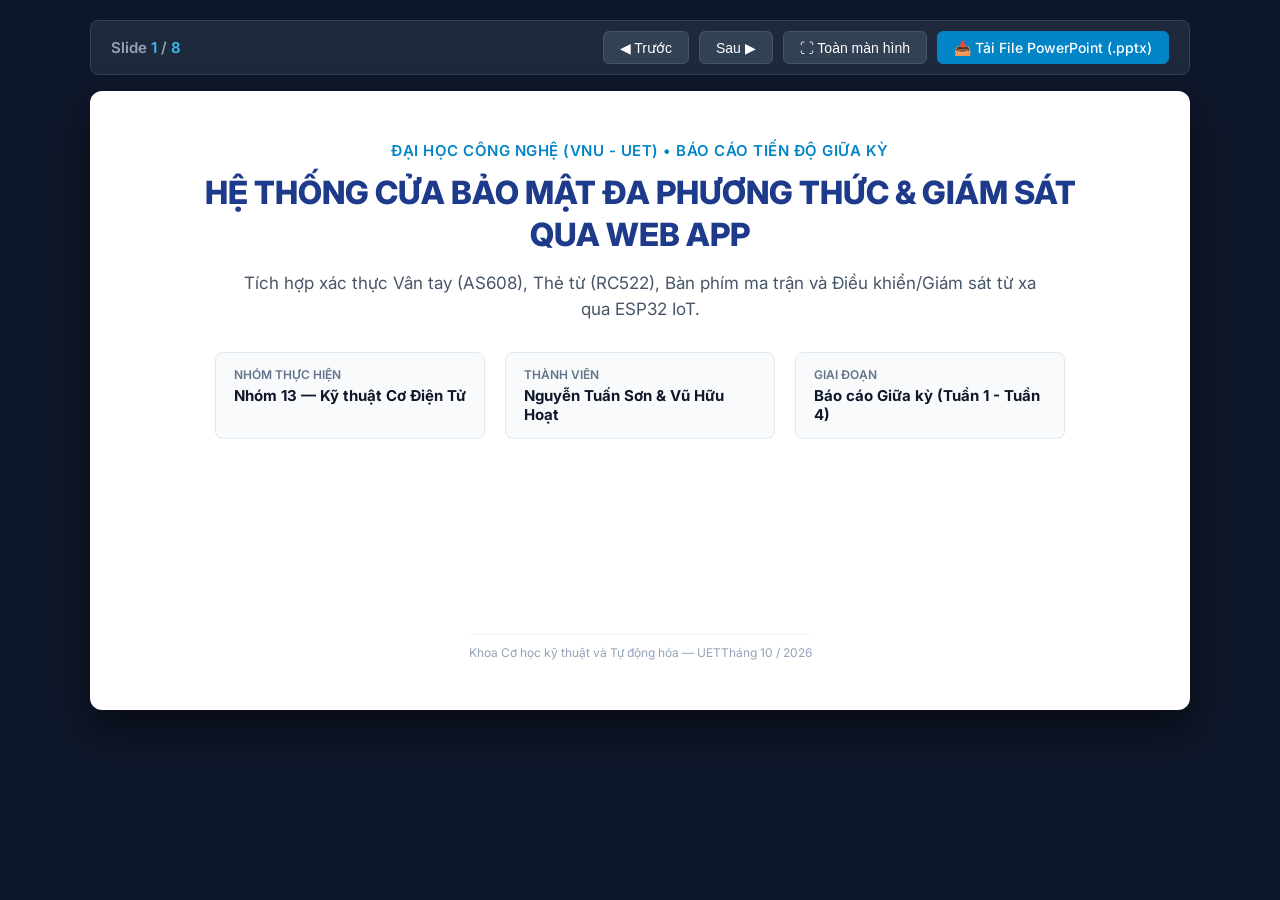
==== commit 319bb006: "feat(slide): toi gian hoa slide giua ky, phong chu to ro, nhung day du anh thuc te va layout PCB" ====
--- a/slide_baocao/slides.html
+++ b/slide_baocao/slides.html
@@ -3,21 +3,22 @@
 <head>
     <meta charset="UTF-8">
     <meta name="viewport" content="width=device-width, initial-scale=1.0">
-    <title>Slide Báo Cáo Tiến Độ Giữa Kỳ — Nhóm 13 (Có Hình Ảnh &amp; Demo Trực Tiếp)</title>
+    <title>Báo Cáo Tiến Độ Giữa Kỳ — Nhóm 13 (Cơ Điện Tử UET)</title>
     <link rel="preconnect" href="https://fonts.googleapis.com">
     <link rel="preconnect" href="https://fonts.gstatic.com" crossorigin>
-    <link href="https://fonts.googleapis.com/css2?family=Inter:wght@400;500;600;700;800&family=JetBrains+Mono:wght@500;600&display=swap" rel="stylesheet">
+    <link href="https://fonts.googleapis.com/css2?family=Inter:wght@400;500;600;700&display=swap" rel="stylesheet">
     <style>
         :root {
-            --navy-main: #0B2347;
-            --accent-blue: #10559A;
-            --bg-page: #090d16;
+            --bg-body: #0f172a;
             --slide-bg: #ffffff;
-            --card-bg: #F6F8FB;
-            --card-border: #DAE1EB;
-            --text-dark: #141C28;
-            --text-muted: #5F6C7D;
-            --success: #16A34A;
+            --text-title: #0f172a;
+            --text-body: #334155;
+            --primary: #1e3a8a;
+            --primary-light: #eff6ff;
+            --accent: #0284c7;
+            --border: #e2e8f0;
+            --card-bg: #f8fafc;
+            --success: #15803d;
         }
 
         * {
@@ -27,75 +28,70 @@
         }
 
         body {
-            font-family: 'Inter', sans-serif;
-            background: var(--bg-page);
+            font-family: 'Inter', -apple-system, BlinkMacSystemFont, "Segoe UI", Roboto, sans-serif;
+            background-color: var(--bg-body);
             color: #ffffff;
             display: flex;
             flex-direction: column;
             align-items: center;
             min-height: 100vh;
-            padding: 16px 12px;
-        }
-
-        /* Top Bar */
-        .controls-bar {
+            padding: 20px;
+        }
+
+        /* Thanh điều khiển */
+        .toolbar {
             width: 100%;
-            max-width: 1280px;
+            max-width: 1100px;
             display: flex;
             justify-content: space-between;
             align-items: center;
-            margin-bottom: 14px;
-            background: #151f32;
+            margin-bottom: 16px;
+            background: #1e293b;
             padding: 10px 20px;
-            border-radius: 10px;
-            border: 1px solid #263554;
-            flex-wrap: wrap;
-            gap: 10px;
+            border-radius: 8px;
+            border: 1px solid #334155;
         }
 
         .slide-counter {
-            font-size: 14px;
+            font-size: 15px;
             font-weight: 600;
             color: #94a3b8;
         }
-        .slide-counter strong { color: #fff; }
-
-        .nav-btns {
-            display: flex;
-            gap: 8px;
-            align-items: center;
-            flex-wrap: wrap;
+        .slide-counter span { color: #38bdf8; }
+
+        .btn-group {
+            display: flex;
+            gap: 10px;
         }
 
         .btn {
-            background: #263554;
+            background: #334155;
             color: #ffffff;
-            border: 1px solid #334155;
-            padding: 7px 14px;
+            border: 1px solid #475569;
+            padding: 7px 16px;
             border-radius: 6px;
-            font-size: 13px;
-            font-weight: 600;
+            font-size: 14px;
+            font-weight: 500;
             cursor: pointer;
-            transition: all 0.15s ease;
             text-decoration: none;
             display: inline-flex;
             align-items: center;
             gap: 6px;
-        }
-        .btn:hover { background: #334155; }
+            transition: all 0.15s ease;
+        }
+        .btn:hover { background: #475569; }
         .btn-primary { background: #0284c7; border-color: #0284c7; }
         .btn-primary:hover { background: #0369a1; }
-        .btn-success { background: #16a34a; border-color: #16a34a; }
-
-        /* 16:9 Slide Stage */
-        .slide-container {
+
+        /* Khung hiển thị Slide 16:9 */
+        .stage {
             width: 100%;
-            max-width: 1280px;
+            max-width: 1100px;
             aspect-ratio: 16 / 9;
             background: var(--slide-bg);
-            color: var(--text-dark);
+            color: var(--text-body);
             border-radius: 12px;
-            box-shadow: 0 25px 60px rgba(0, 0, 0, 0.65);
+            box-shadow: 0 20px 40px rgba(0,0,0,0.5);
             position: relative;
             overflow: hidden;
             display: flex;
@@ -103,799 +99,658 @@
         }
 
         .slide {
-            display: none;
             width: 100%;
             height: 100%;
-            padding: 36px 48px 30px;
+            padding: 40px 50px 35px;
+            display: none;
             flex-direction: column;
+            justify-content: flex-start;
+            position: relative;
+        }
+
+        .slide.active {
+            display: flex;
+        }
+
+        /* Header Slide */
+        .slide-header {
+            margin-bottom: 24px;
+            border-bottom: 2px solid var(--border);
+            padding-bottom: 12px;
+            display: flex;
             justify-content: space-between;
-            border-top: 8px solid var(--accent-blue);
-        }
-
-        .slide.active {
-            display: flex;
-            animation: fadeIn 0.2s ease-out;
-        }
-
-        @keyframes fadeIn {
-            from { opacity: 0; transform: translateY(2px); }
-            to { opacity: 1; transform: translateY(0); }
-        }
-
-        .slide-header {
-            margin-bottom: 18px;
-        }
-
-        .slide-category {
-            font-size: 11px;
+            align-items: flex-end;
+        }
+
+        .slide-title {
+            font-size: 26px;
             font-weight: 700;
-            letter-spacing: 0.07em;
-            text-transform: uppercase;
-            color: var(--accent-blue);
-            margin-bottom: 4px;
-        }
-
-        .slide-title {
-            font-size: 23px;
-            font-weight: 800;
-            color: var(--navy-main);
-            letter-spacing: -0.02em;
-        }
-
-        /* Grid layouts */
-        .grid-2 {
+            color: var(--text-title);
+            line-height: 1.25;
+        }
+
+        .slide-badge {
+            font-size: 13px;
+            font-weight: 600;
+            background: var(--primary-light);
+            color: var(--primary);
+            padding: 4px 10px;
+            border-radius: 4px;
+            border: 1px solid #bfdbfe;
+        }
+
+        /* Bố cục nội dung 2 cột */
+        .content-grid {
             display: grid;
-            grid-template-columns: 1fr 1fr;
-            gap: 22px;
+            grid-template-columns: 1.1fr 1fr;
+            gap: 32px;
             flex: 1;
-            min-height: 0;
-        }
-
-        .grid-asym-left {
-            display: grid;
-            grid-template-columns: 1.25fr 1fr;
-            gap: 22px;
-            flex: 1;
-            min-height: 0;
-        }
-
-        .grid-asym-right {
-            display: grid;
-            grid-template-columns: 1fr 1.25fr;
-            gap: 22px;
-            flex: 1;
-            min-height: 0;
-        }
-
-        .grid-3 {
-            display: grid;
-            grid-template-columns: repeat(3, 1fr);
-            gap: 18px;
-            flex: 1;
-            min-height: 0;
-        }
-
-        .grid-2x2 {
-            display: grid;
-            grid-template-columns: 1fr 1fr;
-            grid-template-rows: 1fr 1fr;
+            align-items: center;
+        }
+
+        .content-col {
+            display: flex;
+            flex-direction: column;
             gap: 16px;
-            flex: 1;
-            min-height: 0;
-        }
-
-        /* Card & Image Frame */
-        .card {
+        }
+
+        /* Danh sách gạch đầu dòng kỹ thuật */
+        .bullet-list {
+            list-style: none;
+            display: flex;
+            flex-direction: column;
+            gap: 14px;
+        }
+
+        .bullet-item {
+            display: flex;
+            gap: 12px;
+            font-size: 16px;
+            line-height: 1.55;
+            color: #1e293b;
+        }
+
+        .bullet-icon {
+            color: var(--accent);
+            font-weight: bold;
+            font-size: 18px;
+            line-height: 1.3;
+            flex-shrink: 0;
+        }
+
+        .bullet-text strong {
+            color: var(--text-title);
+        }
+
+        /* Hộp thông tin (Card) */
+        .info-card {
             background: var(--card-bg);
-            border: 1px solid var(--card-border);
-            border-radius: 10px;
-            padding: 18px 20px;
-            display: flex;
-            flex-direction: column;
+            border: 1px solid var(--border);
+            border-radius: 8px;
+            padding: 16px 20px;
+        }
+
+        .card-title {
+            font-size: 16px;
+            font-weight: 700;
+            color: var(--primary);
+            margin-bottom: 8px;
+        }
+
+        /* Khung hình ảnh */
+        .media-box {
+            background: #ffffff;
+            border: 1px solid var(--border);
+            border-radius: 8px;
             overflow: hidden;
-        }
-
-        .card.highlight {
-            background: #ffffff;
-            border: 1.5px solid var(--accent-blue);
-            box-shadow: 0 6px 18px rgba(16, 85, 154, 0.07);
-        }
-
-        .card-title {
-            font-size: 15.5px;
-            font-weight: 700;
-            color: var(--navy-main);
-            margin-bottom: 3px;
-        }
-        .card.highlight .card-title { color: var(--accent-blue); }
-
-        .card-sub {
-            font-size: 11.5px;
-            color: var(--text-muted);
-            margin-bottom: 10px;
-        }
-
-        .card-list {
-            list-style: none;
-            display: flex;
-            flex-direction: column;
-            gap: 7px;
-            font-size: 12.8px;
-            line-height: 1.48;
-            color: #263244;
-        }
-
-        .card-list li {
-            position: relative;
-            padding-left: 16px;
-        }
-
-        .card-list li::before {
-            content: "•";
-            position: absolute;
-            left: 2px;
-            top: 0;
-            color: var(--accent-blue);
-            font-weight: bold;
-            font-size: 15px;
-        }
-
-        .img-frame {
-            background: #ffffff;
-            border: 1px solid var(--card-border);
-            border-radius: 10px;
-            padding: 12px;
             display: flex;
             flex-direction: column;
             align-items: center;
             justify-content: center;
-            overflow: hidden;
-        }
-
-        .img-frame img {
+            height: 100%;
+            max-height: 380px;
+            box-shadow: 0 4px 12px rgba(0,0,0,0.04);
+            padding: 8px;
+        }
+
+        .media-box img {
             max-width: 100%;
-            max-height: calc(100% - 26px);
+            max-height: 330px;
             object-fit: contain;
             border-radius: 6px;
         }
 
-        .img-caption {
-            font-size: 11.5px;
-            font-weight: 700;
-            color: var(--navy-main);
+        .media-caption {
+            font-size: 13px;
+            color: #64748b;
             margin-top: 8px;
-            text-align: center;
-        }
-
-        .hw-col {
-            display: flex;
-            flex-direction: column;
-            gap: 12px;
-            min-height: 0;
-        }
-
-        .hw-img-box {
-            height: 195px;
-            background: #ffffff;
-            border: 1px solid var(--card-border);
-            border-radius: 10px;
-            padding: 10px;
-            display: flex;
-            flex-direction: column;
-            align-items: center;
-            justify-content: center;
-        }
-
-        .hw-img-box img {
-            max-height: 145px;
-            max-width: 100%;
-            object-fit: contain;
-        }
-
-        /* Cover Slide */
-        .slide-cover {
-            background: var(--navy-main);
-            color: #ffffff;
-            border-top: none;
-            border-left: 10px solid #38bdf8;
-            padding: 44px 52px;
-        }
-
-        .cover-grid {
-            display: grid;
-            grid-template-columns: 1.25fr 1fr;
-            gap: 32px;
-            height: 100%;
-            align-items: center;
-        }
-
-        .cover-org {
-            font-size: 12px;
-            font-weight: 700;
-            letter-spacing: 0.06em;
-            color: #93c5fd;
-            text-transform: uppercase;
-            margin-bottom: 14px;
-        }
-
-        .cover-badge {
-            display: inline-block;
-            background: rgba(251, 191, 36, 0.16);
-            color: #fbbf24;
-            border: 1px solid rgba(251, 191, 36, 0.45);
-            padding: 4px 12px;
-            border-radius: 6px;
-            font-size: 12.5px;
-            font-weight: 700;
-            margin-bottom: 14px;
-        }
-
-        .cover-title {
-            font-size: 27px;
-            font-weight: 800;
-            line-height: 1.28;
-            margin-bottom: 14px;
-            color: #ffffff;
-        }
-
-        .cover-subtitle {
-            font-size: 14.5px;
-            color: #cbd5e1;
-            margin-bottom: 24px;
-            line-height: 1.5;
-        }
-
-        .cover-authors {
-            border-top: 1px solid rgba(255, 255, 255, 0.16);
-            padding-top: 18px;
-            display: flex;
-            flex-direction: column;
-            gap: 8px;
-            font-size: 13.5px;
-            color: #e2e8f0;
-        }
-
-        .cover-visuals {
-            display: flex;
-            flex-direction: column;
-            gap: 12px;
-        }
-
-        .cover-web-preview {
-            background: #fff;
-            padding: 8px;
-            border-radius: 10px;
-            box-shadow: 0 12px 28px rgba(0,0,0,0.4);
-        }
-
-        .cover-web-preview img {
-            width: 100%;
-            border-radius: 6px;
-            display: block;
-        }
-
-        .cover-hw-strip {
+            font-weight: 500;
+        }
+
+        .hardware-gallery {
             display: grid;
             grid-template-columns: repeat(3, 1fr);
-            gap: 10px;
-        }
-
-        .cover-hw-item {
-            background: #ffffff;
-            border-radius: 8px;
+            gap: 12px;
+            width: 100%;
+        }
+
+        .gallery-item {
+            background: #f8fafc;
+            border: 1px solid #e2e8f0;
+            border-radius: 6px;
             padding: 8px;
             text-align: center;
         }
 
-        .cover-hw-item img {
-            height: 82px;
-            object-fit: contain;
-        }
-
-        .cover-hw-item span {
-            display: block;
-            font-size: 10.5px;
+        .gallery-item img {
+            width: 100%;
+            height: 150px;
+            object-fit: cover;
+            border-radius: 4px;
+        }
+
+        .gallery-label {
+            font-size: 13px;
+            font-weight: 600;
+            color: #1e293b;
+            margin-top: 6px;
+        }
+
+        /* Slide Trang Bìa */
+        .cover-slide {
+            justify-content: center;
+            align-items: center;
+            text-align: center;
+            padding: 50px;
+        }
+
+        .cover-tag {
+            font-size: 15px;
+            font-weight: 600;
+            color: var(--accent);
+            letter-spacing: 0.5px;
+            margin-bottom: 12px;
+            text-transform: uppercase;
+        }
+
+        .cover-title {
+            font-size: 32px;
+            font-weight: 800;
+            color: var(--primary);
+            line-height: 1.3;
+            max-width: 900px;
+            margin-bottom: 16px;
+        }
+
+        .cover-desc {
+            font-size: 17px;
+            color: #475569;
+            max-width: 800px;
+            margin-bottom: 30px;
+            line-height: 1.5;
+        }
+
+        .meta-card-group {
+            display: grid;
+            grid-template-columns: repeat(3, 1fr);
+            gap: 20px;
+            width: 100%;
+            max-width: 850px;
+            text-align: left;
+        }
+
+        .meta-item {
+            background: #f8fafc;
+            border: 1px solid #e2e8f0;
+            padding: 14px 18px;
+            border-radius: 8px;
+        }
+
+        .meta-label {
+            font-size: 12px;
+            color: #64748b;
+            text-transform: uppercase;
+            font-weight: 600;
+            margin-bottom: 4px;
+        }
+
+        .meta-value {
+            font-size: 15px;
             font-weight: 700;
-            color: var(--navy-main);
-            margin-top: 4px;
-        }
-
+            color: #0f172a;
+        }
+
+        /* Bảng tiến độ */
+        .plan-table {
+            width: 100%;
+            border-collapse: collapse;
+            font-size: 15px;
+        }
+
+        .plan-table th, .plan-table td {
+            padding: 10px 14px;
+            border: 1px solid var(--border);
+            text-align: left;
+        }
+
+        .plan-table th {
+            background: #f1f5f9;
+            font-weight: 700;
+            color: #0f172a;
+        }
+
+        .status-done {
+            background: #dcfce7;
+            color: #15803d;
+            font-weight: 600;
+            font-size: 12px;
+            padding: 3px 8px;
+            border-radius: 4px;
+            display: inline-block;
+        }
+
+        .status-next {
+            background: #e0f2fe;
+            color: #0369a1;
+            font-weight: 600;
+            font-size: 12px;
+            padding: 3px 8px;
+            border-radius: 4px;
+            display: inline-block;
+        }
+
+        /* Footer Slide */
         .slide-footer {
+            margin-top: auto;
+            border-top: 1px solid #f1f5f9;
+            padding-top: 10px;
             display: flex;
             justify-content: space-between;
-            align-items: center;
-            font-size: 11px;
-            color: var(--text-muted);
-            padding-top: 10px;
-            border-top: 1px solid #e2e8f0;
-        }
-
-        code {
-            font-family: 'JetBrains Mono', monospace;
-            background: #e2e8f0;
-            padding: 1px 5px;
-            border-radius: 4px;
-            font-size: 11.5px;
-            color: #0f172a;
+            font-size: 12px;
+            color: #94a3b8;
         }
     </style>
 </head>
 <body>
 
-    <div class="controls-bar">
-        <div class="slide-counter">
-            Báo cáo Giữa kỳ Nhóm 13 — Slide <strong id="currentSlideNum">1</strong> / <span id="totalSlideNum">10</span>
-        </div>
-        <div class="nav-btns">
-            <button class="btn" onclick="prevSlide()">◀ Trước (Phím ←)</button>
-            <button class="btn btn-primary" onclick="nextSlide()">Tiếp theo (Phím →) ▶</button>
-            <button class="btn" onclick="toggleFullscreen()">⛶ Toàn màn hình (F11)</button>
-            <a href="BaoCao_GiuaKy_Nhom13.pptx" download class="btn btn-success">📥 Tải file PowerPoint (.PPTX)</a>
+    <!-- Thanh Toolbar Điều Khiển -->
+    <div class="toolbar">
+        <div class="slide-counter">Slide <span id="currentNum">1</span> / <span id="totalNum">8</span></div>
+        <div class="btn-group">
+            <button class="btn" onclick="prevSlide()">◀ Trước</button>
+            <button class="btn" onclick="nextSlide()">Sau ▶</button>
+            <button class="btn" onclick="toggleFullScreen()">⛶ Toàn màn hình</button>
+            <a href="BaoCao_GiuaKy_Nhom13.pptx" class="btn btn-primary" download>📥 Tải File PowerPoint (.pptx)</a>
         </div>
     </div>
 
-    <div class="slide-container" id="slideStage">
-
-        <!-- ==================== SLIDE 1: TRANG BÌA CÓ HÌNH ẢNH ==================== -->
-        <div class="slide slide-cover active">
-            <div class="cover-grid">
-                <div>
-                    <div class="cover-org">ĐẠI HỌC QUỐC GIA HÀ NỘI • TRƯỜNG ĐẠI HỌC CÔNG NGHỆ (UET)</div>
-                    <span class="cover-badge">BÁO CÁO TIẾN ĐỘ GIỮA KỲ — ĐỒ ÁN CƠ ĐIỆN TỬ</span>
-                    <h1 class="cover-title">THIẾT KẾ MÔ HÌNH HỆ THỐNG CỬA BẢO MẬT TÍCH HỢP VÂN TAY AS608, THẺ TỪ RFID RC522, KEYPAD 4x4 &amp; WEB APP</h1>
-                    <p class="cover-subtitle">Kết hợp đồng bộ giữa mạch in PCB trung tâm, cơ cấu chấp hành khóa chốt 12V và hệ thống Web App giám sát thời gian thực qua Wi-Fi</p>
-
-                    <div class="cover-authors">
-                        <div><strong>Nhóm thực hiện:</strong> Nhóm 13</div>
-                        <div>• <strong>Nguyễn Tuấn Sơn:</strong> Lập trình nhúng ESP32, Giao diện Web App, Bảo mật 2FA &amp; Báo cáo</div>
-                        <div>• <strong>Vũ Hữu Hoạt:</strong> Khảo sát linh kiện, Thiết kế Schematic/Layout PCB 2 lớp &amp; Cơ khí</div>
-                    </div>
-                </div>
-
-                <div class="cover-visuals">
-                    <div class="cover-web-preview">
-                        <img src="assets/web_dashboard.png" alt="Giao diện Web App">
-                    </div>
-                    <div class="cover-hw-strip">
-                        <div class="cover-hw-item">
-                            <img src="assets/image2.jpg" alt="AS608">
-                            <span>Vân tay AS608</span>
+    <!-- Khung Chiếu Slide -->
+    <div class="stage" id="slideStage">
+
+        <!-- SLIDE 1: BÌA -->
+        <div class="slide cover-slide active">
+            <div class="cover-tag">ĐẠI HỌC CÔNG NGHỆ (VNU - UET) • BÁO CÁO TIẾN ĐỘ GIỮA KỲ</div>
+            <h1 class="cover-title">HỆ THỐNG CỬA BẢO MẬT ĐA PHƯƠNG THỨC & GIÁM SÁT QUA WEB APP</h1>
+            <p class="cover-desc">Tích hợp xác thực Vân tay (AS608), Thẻ từ (RC522), Bàn phím ma trận và Điều khiển/Giám sát từ xa qua ESP32 IoT.</p>
+            
+            <div class="meta-card-group">
+                <div class="meta-item">
+                    <div class="meta-label">Nhóm thực hiện</div>
+                    <div class="meta-value">Nhóm 13 — Kỹ thuật Cơ Điện Tử</div>
+                </div>
+                <div class="meta-item">
+                    <div class="meta-label">Thành viên</div>
+                    <div class="meta-value">Nguyễn Tuấn Sơn & Vũ Hữu Hoạt</div>
+                </div>
+                <div class="meta-item">
+                    <div class="meta-label">Giai đoạn</div>
+                    <div class="meta-value">Báo cáo Giữa kỳ (Tuần 1 - Tuần 4)</div>
+                </div>
+            </div>
+
+            <div class="slide-footer">
+                <span>Khoa Cơ học kỹ thuật và Tự động hóa — UET</span>
+                <span>Tháng 10 / 2026</span>
+            </div>
+        </div>
+
+        <!-- SLIDE 2: SƠ ĐỒ KHỐI -->
+        <div class="slide">
+            <div class="slide-header">
+                <div class="slide-title">1. Sơ Đồ Khối & Cấu Trúc Hệ Thống</div>
+                <div class="slide-badge">Kiến trúc phần cứng</div>
+            </div>
+            <div class="content-grid">
+                <div class="media-box">
+                    <img src="assets/image1.png" alt="Sơ đồ khối hệ thống khóa cửa">
+                    <div class="media-caption">Sơ đồ kết nối phần cứng và luồng dữ liệu trung tâm ESP32</div>
+                </div>
+                <div class="content-col">
+                    <ul class="bullet-list">
+                        <li class="bullet-item">
+                            <span class="bullet-icon">•</span>
+                            <div class="bullet-text"><strong>Khối xử lý trung tâm:</strong> Vi điều khiển ESP32 30-pin, tích hợp Wi-Fi/Bluetooth, trực tiếp giao tiếp với các module ngoại vi và đồng bộ Web App.</div>
+                        </li>
+                        <li class="bullet-item">
+                            <span class="bullet-icon">•</span>
+                            <div class="bullet-text"><strong>Khối xác thực người dùng:</strong> Cảm biến vân tay quang học AS608 (UART), Đầu đọc thẻ RFID-RC522 (SPI) và Bàn phím ma trận 4x4 nhập mã PIN.</div>
+                        </li>
+                        <li class="bullet-item">
+                            <span class="bullet-icon">•</span>
+                            <div class="bullet-text"><strong>Khối hiển thị & Chấp hành:</strong> Màn hình LCD 16x2 I2C thông báo trạng thái; Relay + Diode cách ly đóng ngắt khóa điện 12V.</div>
+                        </li>
+                    </ul>
+                </div>
+            </div>
+            <div class="slide-footer">
+                <span>Nhóm 13 — Đồ án Cơ Điện Tử</span>
+                <span>Slide 2 / 8</span>
+            </div>
+        </div>
+
+        <!-- SLIDE 3: LINH KIỆN THỰC TẾ -->
+        <div class="slide">
+            <div class="slide-header">
+                <div class="slide-title">2. Linh Kiện Thực Tế Đã Mua & Khảo Sát</div>
+                <div class="slide-badge">Chuẩn bị vật tư 100%</div>
+            </div>
+            <div class="content-grid">
+                <div class="content-col">
+                    <div class="hardware-gallery">
+                        <div class="gallery-item">
+                            <img src="assets/image2.jpg" alt="Vân tay AS608">
+                            <div class="gallery-label">Vân tay AS608</div>
                         </div>
-                        <div class="cover-hw-item">
-                            <img src="assets/image3.jpg" alt="RC522">
-                            <span>RFID RC522</span>
+                        <div class="gallery-item">
+                            <img src="assets/image3.jpg" alt="RFID RC522">
+                            <div class="gallery-label">Thẻ RFID RC522</div>
                         </div>
-                        <div class="cover-hw-item">
-                            <img src="assets/image4.jpg" alt="Keypad">
-                            <span>Keypad Ma trận</span>
+                        <div class="gallery-item">
+                            <img src="assets/image4.jpg" alt="Bàn phím 4x4">
+                            <div class="gallery-label">Bàn phím 4x4</div>
                         </div>
                     </div>
-                </div>
-            </div>
-        </div>
-
-        <!-- ==================== SLIDE 2: CẤU TRÚC HỆ THỐNG (NHÚNG SƠ ĐỒ KHỐI IMAGE1.PNG) ==================== -->
+                    <div class="info-card">
+                        <div class="card-title">Kết quả đo kiểm ban đầu</div>
+                        <p style="font-size: 14px; color: #475569; line-height: 1.5;">Toàn bộ linh kiện đã được cấp nguồn kiểm tra trên breadboard. AS608 nhận diện vân tay nhạy dưới 0.3s; RC522 đọc ổn định thẻ Mifare 13.56MHz ở cự ly 2-3cm.</p>
+                    </div>
+                </div>
+                <div class="content-col">
+                    <ul class="bullet-list">
+                        <li class="bullet-item">
+                            <span class="bullet-icon">•</span>
+                            <div class="bullet-text"><strong>Cảm biến AS608:</strong> Giao thức UART (Baud 57600), dung lượng lưu trữ lên tới 300 mẫu vân tay, bảo mật nhận dạng cao.</div>
+                        </li>
+                        <li class="bullet-item">
+                            <span class="bullet-icon">•</span>
+                            <div class="bullet-text"><strong>Đầu đọc RC522:</strong> Giao tiếp chuẩn SPI, điện áp hoạt động 3.3V (tương thích trực tiếp ESP32 mà không cần hạ áp).</div>
+                        </li>
+                        <li class="bullet-item">
+                            <span class="bullet-icon">•</span>
+                            <div class="bullet-text"><strong>Bàn phím ma trận:</strong> Loại 4x4 có nắp che chuyên dụng ngoài trời, độ bền phím cơ học cao.</div>
+                        </li>
+                    </ul>
+                </div>
+            </div>
+            <div class="slide-footer">
+                <span>Nhóm 13 — Đồ án Cơ Điện Tử</span>
+                <span>Slide 3 / 8</span>
+            </div>
+        </div>
+
+        <!-- SLIDE 4: SƠ ĐỒ CHÂN & BẢO VỆ PHẦN CỨNG -->
         <div class="slide">
             <div class="slide-header">
-                <div class="slide-category">BÁO CÁO TIẾN ĐỘ GIỮA KỲ — ĐỒ ÁN CƠ ĐIỆN TỬ</div>
-                <h2 class="slide-title">1. Cấu trúc tổng thể hệ thống &amp; Sơ đồ khối chức năng</h2>
-            </div>
-
-            <div class="grid-asym-left">
-                <div style="display:flex;flex-direction:column;gap:14px;min-height:0;">
-                    <div class="img-frame" style="flex:1;">
-                        <img src="assets/image1.png" alt="Sơ đồ khối hệ thống">
-                        <div class="img-caption">Hình 1.1: Sơ đồ khối tổng thể hệ thống cửa bảo mật tích hợp ESP32 &amp; Web App</div>
-                    </div>
-                    <div class="card" style="padding:14px 18px;">
-                        <h3 class="card-title" style="font-size:14px;">Điều chỉnh tối ưu trong quá trình triển khai thực tế</h3>
-                        <ul class="card-list" style="font-size:12px;">
-                            <li>Sử dụng <strong>Màn hình LCD 16x2 I2C (0x27)</strong> hiển thị trực quan trạng thái khóa, ký tự PIN (<code>*</code>) và hướng dẫn xác thực 2 lớp tại cửa.</li>
-                            <li>Sử dụng <strong>Bàn phím ma trận 4x4 (16 phím)</strong> có nắp che chống bụi, tận dụng các phím <code>A, B, C, D</code> làm phím chức năng nhanh.</li>
+                <div class="slide-title">3. Thiết Kế Mạch & Bảo Vệ Khóa Điện</div>
+                <div class="slide-badge">An toàn mạch điện</div>
+            </div>
+            <div class="content-grid">
+                <div class="content-col">
+                    <div class="info-card" style="border-left: 4px solid #0284c7;">
+                        <div class="card-title">Phân bố chân GPIO ESP32 hợp lý</div>
+                        <ul class="bullet-list" style="gap: 10px; margin-top: 8px;">
+                            <li class="bullet-item" style="font-size: 14px;"><span class="bullet-icon">•</span> <strong>RFID RC522 (SPI):</strong> SCK (GPIO 18), MISO (19), MOSI (23), SDA (5), RST (22).</li>
+                            <li class="bullet-item" style="font-size: 14px;"><span class="bullet-icon">•</span> <strong>Vân tay AS608 (UART):</strong> RX (GPIO 16), TX (GPIO 17) qua HardwareSerial.</li>
+                            <li class="bullet-item" style="font-size: 14px;"><span class="bullet-icon">•</span> <strong>Màn hình LCD 16x2:</strong> Giao tiếp I2C chân SDA (GPIO 21), SCL (GPIO 22).</li>
+                            <li class="bullet-item" style="font-size: 14px;"><span class="bullet-icon">•</span> <strong>Relay & Khóa cửa:</strong> Kích hoạt từ chân GPIO 4 qua mạch đệm transistor.</li>
                         </ul>
                     </div>
                 </div>
-
-                <div class="card highlight">
-                    <h3 class="card-title">4 Khối chức năng đồng bộ của hệ thống</h3>
-                    <p class="card-sub">Kết hợp phần cứng cơ điện tử và phần mềm giám sát thời gian thực</p>
-                    <ul class="card-list">
-                        <li><strong>Thu thập &amp; Xác thực:</strong> Sử dụng 3 phương thức gồm cảm biến vân tay quang học AS608, module đọc thẻ từ RFID RC522 (13.56MHz) và bàn phím ma trận 4x4 nhập mật mã.</li>
-                        <li><strong>Mạch in trung tâm (PCB):</strong> Liên kết toàn bộ các khối chức năng về vi điều khiển ESP32, tích hợp khối nguồn hạ áp (12V &rarr; 5V/3.3V) và mạch công suất kích khóa chốt điện từ 12V kèm linh kiện chống xung nhiễu.</li>
-                        <li><strong>Hiển thị &amp; Chấp hành tại cửa:</strong> Màn hình LCD 16x2 hiển thị phản hồi tại chỗ và khóa chốt điện từ 12V thực hiện thao tác đóng/mở cửa.</li>
-                        <li><strong>Giao diện Web App quản lý (ESP32 Wi-Fi):</strong> Theo dõi trực tiếp trạng thái cửa (đóng/mở) theo thời gian thực, mở khóa từ xa, lưu nhật ký ra vào và cấu hình bảo mật 1 lớp / 2 lớp (2FA).</li>
-                    </ul>
-                </div>
-            </div>
-
+                <div class="content-col">
+                    <div class="info-card" style="border-left: 4px solid #f59e0b; background: #fffbeb;">
+                        <div class="card-title" style="color: #b45309;">Giải pháp dập xung ngược khóa 12V</div>
+                        <ul class="bullet-list" style="gap: 10px; margin-top: 8px;">
+                            <li class="bullet-item" style="font-size: 14px;"><span class="bullet-icon">•</span> <strong>Nguyên nhân:</strong> Khóa từ/chốt điện 12V là tải cảm kháng. Khi ngắt dòng điện đột ngột sẽ sinh xung điện áp ngược hàng chục vôn gây treo hoặc cháy vi điều khiển.</li>
+                            <li class="bullet-item" style="font-size: 14px;"><span class="bullet-icon">•</span> <strong>Khắc phục:</strong> Mắc song song Diode 1N4007 phân cực ngược hai đầu cuộn dây (Flyback diode) để xả năng lượng an toàn.</li>
+                            <li class="bullet-item" style="font-size: 14px;"><span class="bullet-icon">•</span> <strong>Cách ly:</strong> Dùng Optocoupler cách ly hoàn toàn mass tín hiệu ESP32 với nguồn công suất 12V.</li>
+                        </ul>
+                    </div>
+                </div>
+            </div>
             <div class="slide-footer">
-                <span>Nhóm 13: Nguyễn Tuấn Sơn – Vũ Hữu Hoạt</span>
-                <span>Slide 2 / 10</span>
-            </div>
-        </div>
-
-        <!-- ==================== SLIDE 3: DANH MỤC LINH KIỆN CÓ HÌNH ẢNH THỰC TẾ ==================== -->
+                <span>Nhóm 13 — Đồ án Cơ Điện Tử</span>
+                <span>Slide 4 / 8</span>
+            </div>
+        </div>
+
+        <!-- SLIDE 5: THIẾT KẾ PCB -->
         <div class="slide">
             <div class="slide-header">
-                <div class="slide-category">BÁO CÁO TIẾN ĐỘ GIỮA KỲ — ĐỒ ÁN CƠ ĐIỆN TỬ</div>
-                <h2 class="slide-title">2. Danh mục linh kiện thực tế đã mua &amp; Khảo sát Datasheet</h2>
-            </div>
-
-            <div class="grid-3">
-                <!-- Cột 1: AS608 -->
-                <div class="hw-col">
-                    <div class="hw-img-box">
-                        <img src="assets/image2.jpg" alt="Cảm biến vân tay AS608">
-                        <div class="img-caption">1. Cảm biến vân tay quang học AS608 (Đã mua)</div>
-                    </div>
-                    <div class="card" style="flex:1;">
-                        <h3 class="card-title">Thông số kỹ thuật &amp; Kết nối PCB</h3>
-                        <ul class="card-list">
-                            <li><strong>Nguồn cấp:</strong> 3.3V – 5.0V DC (Dòng đỉnh &lt; 120mA).</li>
-                            <li><strong>Giao tiếp:</strong> UART TTL (57600 bps), kết nối qua Header 6 chân trên bo mạch PCB.</li>
-                            <li><strong>Bộ nhớ:</strong> Lưu trữ tối đa 127 ID vân tay trực tiếp trong Flash nội của cảm biến.</li>
-                            <li><strong>Hiệu năng:</strong> Thời gian nhận dạng &lt; 1.0 giây, tỷ lệ nhận sai FAR &lt; 0.001%.</li>
-                        </ul>
-                    </div>
-                </div>
-
-                <!-- Cột 2: RC522 -->
-                <div class="hw-col">
-                    <div class="hw-img-box">
-                        <img src="assets/image3.jpg" alt="Module RFID RC522">
-                        <div class="img-caption">2. Module RFID RC522 13.56MHz + Thẻ (Đã mua)</div>
-                    </div>
-                    <div class="card highlight" style="flex:1;">
-                        <h3 class="card-title">Thông số kỹ thuật &amp; Kết nối PCB</h3>
-                        <ul class="card-list">
-                            <li><strong>Tần số:</strong> 13.56 MHz, đọc thẻ trắng S50 và móc khóa từ NFC.</li>
-                            <li><strong>Nguồn cấp bắt buộc:</strong> <strong>3.3V DC</strong> (Dòng tiêu thụ 13 – 26mA).</li>
-                            <li><strong>Giao tiếp:</strong> Chuẩn bus SPI tốc độ cao kết nối qua Header 8 chân về ESP32.</li>
-                            <li><strong>Khoảng cách đọc:</strong> 0 – 30 mm.</li>
-                        </ul>
-                    </div>
-                </div>
-
-                <!-- Cột 3: Keypad 4x4 -->
-                <div class="hw-col">
-                    <div class="hw-img-box">
-                        <img src="assets/image4.jpg" alt="Bàn phím cứng ma trận">
-                        <div class="img-caption">3. Bàn phím cứng ma trận có nắp đậy (Đã mua)</div>
-                    </div>
-                    <div class="card" style="flex:1;">
-                        <h3 class="card-title">Thông số Keypad, LCD &amp; Khóa 12V</h3>
-                        <ul class="card-list">
-                            <li><strong>Bàn phím 4x4:</strong> Phím vật lý độ nảy cao, có nắp che bảo vệ chống bám bụi, quét 8 chân Hàng – Cột về PCB.</li>
-                            <li><strong>Màn hình LCD 16x2 I2C:</strong> Nguồn 5V DC, giao tiếp 2 dây SDA/SCL (Địa chỉ <code>0x27</code>).</li>
-                            <li><strong>Khóa chốt điện từ 12V:</strong> Dòng kích 0.8A – 1.2A qua Relay/MOSFET kèm Diode chống xung ngược.</li>
-                        </ul>
-                    </div>
-                </div>
-            </div>
-
+                <div class="slide-title">4. Thiết Kế Mạch In PCB 2 Lớp</div>
+                <div class="slide-badge">Phụ trách: Vũ Hữu Hoạt</div>
+            </div>
+            <div class="content-grid">
+                <div class="media-box">
+                    <img src="assets/pcb_layout_preview.png" alt="Bố trí mạch in PCB">
+                    <div class="media-caption">Layout mạch in 2 lớp — Đi dây gọn gàng, phủ đồng GND giảm nhiễu</div>
+                </div>
+                <div class="content-col">
+                    <ul class="bullet-list">
+                        <li class="bullet-item">
+                            <span class="bullet-icon">•</span>
+                            <div class="bullet-text"><strong>Phân tách khu vực:</strong> Chia rõ ràng khu vực nguồn hạ áp LM2596/AMS1117, khu vực vi điều khiển ESP32 và khu vực công suất điều khiển relay.</div>
+                        </li>
+                        <li class="bullet-item">
+                            <span class="bullet-icon">•</span>
+                            <div class="bullet-text"><strong>Quy chuẩn đường mạch:</strong> Đường nguồn 12V và 5V được đi dây bản to (1.2mm - 1.5mm) chịu dòng; đường tín hiệu bus SPI/UART đi gọn gàng.</div>
+                        </li>
+                        <li class="bullet-item">
+                            <span class="bullet-icon">•</span>
+                            <div class="bullet-text"><strong>Phủ đồng chống nhiễu (GND plane):</strong> Phủ kín đồng 2 mặt mạch in nhằm triệt tiêu sóng hài và nhiễu từ cuộn hút khóa điện.</div>
+                        </li>
+                    </ul>
+                </div>
+            </div>
             <div class="slide-footer">
-                <span>Nhóm 13: Nguyễn Tuấn Sơn – Vũ Hữu Hoạt</span>
-                <span>Slide 3 / 10</span>
-            </div>
-        </div>
-
-        <!-- ==================== SLIDE 4: GIAO THỨC KẾT NỐI & SƠ ĐỒ CHÂN PINOUT ==================== -->
+                <span>Nhóm 13 — Đồ án Cơ Điện Tử</span>
+                <span>Slide 5 / 8</span>
+            </div>
+        </div>
+
+        <!-- SLIDE 6: FIRMWARE & BẢO MẬT 2FA -->
         <div class="slide">
             <div class="slide-header">
-                <div class="slide-category">BÁO CÁO TIẾN ĐỘ GIỮA KỲ — ĐỒ ÁN CƠ ĐIỆN TỬ</div>
-                <h2 class="slide-title">3. Nghiên cứu giao thức kết nối &amp; Quy hoạch sơ đồ chân ESP32</h2>
-            </div>
-
-            <div class="grid-2">
-                <div class="card">
-                    <h3 class="card-title">Quy hoạch Sơ đồ chân (Pinout ESP32) đồng bộ PCB</h3>
-                    <p class="card-sub">Thống nhất giữa thiết kế mạch in (Vũ Hữu Hoạt) và lập trình Firmware (Nguyễn Tuấn Sơn)</p>
-                    <ul class="card-list">
-                        <li><strong>Cảm biến vân tay AS608 (UART2 - 57600 bps):</strong>
-                            <br>Chân TX (AS608) &rarr; <code>GPIO 16 (RX2)</code> | Chân RX (AS608) &rarr; <code>GPIO 17 (TX2)</code>
-                        </li>
-                        <li><strong>Module đọc thẻ RFID RC522 (Bus SPI - 3.3V):</strong>
-                            <br><code>SS: GPIO 5</code> | <code>SCK: GPIO 18</code> | <code>MOSI: GPIO 23</code> | <code>MISO: GPIO 19</code> | <code>RST: GPIO 4</code>
-                        </li>
-                        <li><strong>Màn hình hiển thị LCD 16x2 (Bus I2C - 0x27):</strong>
-                            <br><code>SDA: GPIO 21</code> | <code>SCL: GPIO 22</code>
-                        </li>
-                        <li><strong>Khóa chốt điện từ 12V (Relay / MOSFET Output):</strong>
-                            <br>Tín hiệu điều khiển kích mở &rarr; <code>GPIO 2</code>
-                        </li>
-                        <li><strong>Bàn phím ma trận Keypad 4x4 (8 chân GPIO):</strong>
-                            <br>4 Hàng (R1–R4): <code>GPIO 13, 12, 14, 27</code> | 4 Cột (C1–C4): <code>GPIO 26, 25, 33, 32</code>
+                <div class="slide-title">5. Lập Trình Firmware & Bảo Mật 2 Lớp (2FA)</div>
+                <div class="slide-badge">Phụ trách: Nguyễn Tuấn Sơn</div>
+            </div>
+            <div class="content-grid">
+                <div class="content-col">
+                    <ul class="bullet-list">
+                        <li class="bullet-item">
+                            <span class="bullet-icon">•</span>
+                            <div class="bullet-text"><strong>Cơ chế xác thực 2 lớp (2FA):</strong> Yêu cầu kết hợp Vân tay + PIN hoặc Thẻ từ + PIN khi kích hoạt chế độ an ninh cao.</div>
+                        </li>
+                        <li class="bullet-item">
+                            <span class="bullet-icon">•</span>
+                            <div class="bullet-text"><strong>Bộ đếm thời gian an toàn (Timeout):</strong> Nếu người dùng quẹt thẻ/vân tay đúng nhưng không nhập đúng mã PIN trong vòng 15 giây, hệ thống tự hủy phiên và phát âm cảnh báo.</div>
+                        </li>
+                        <li class="bullet-item">
+                            <span class="bullet-icon">•</span>
+                            <div class="bullet-text"><strong>Chống dò mật khẩu (Brute-force):</strong> Tự động khóa bàn phím và vô hiệu hóa trong 60 giây nếu nhập sai mã PIN quá 3 lần liên tiếp.</div>
                         </li>
                     </ul>
                 </div>
-
-                <div class="card highlight">
-                    <h3 class="card-title">Các lưu ý kỹ thuật rút ra từ Datasheet</h3>
-                    <p class="card-sub">Giải pháp tránh lỗi phần cứng ngay từ khâu vẽ mạch</p>
-                    <ul class="card-list">
-                        <li><strong>Loại trừ các chân Input-Only (GPIO 34, 35, 36, 39):</strong> Theo datasheet ESP32, 4 chân này không có điện trở kéo lên nội (<code>INPUT_PULLUP</code>). Nhóm đã bố trí Keypad 4x4 vào cụm chân <code>12..33</code> để quét phím ổn định mà không cần hàn thêm mảng trở kéo ngoài.</li>
-                        <li><strong>Cách ly mức áp 3.3V cho RC522:</strong> Chip MFRC522 sẽ hỏng nếu cấp nguồn 5V. Trên mạch PCB, đường nguồn 3.3V cấp cho RC522 được tách riêng khỏi đường 5V của LCD và 12V của khóa chốt.</li>
-                        <li><strong>Chống xung ngược cuộn hút khóa 12V:</strong> Khi ngắt điện cuộn dây khóa 12V sẽ xuất hiện điện áp ngược cảm ứng làm treo ESP32. Mạch PCB tích hợp <strong>Diode 1N4007 (Flyback Diode)</strong> mắc ngược cực song song khóa 12V và tụ lọc nguồn 470uF.</li>
-                    </ul>
-                </div>
-            </div>
-
+                <div class="content-col">
+                    <div class="info-card">
+                        <div class="card-title">Tổ chức luồng xử lý Non-blocking</div>
+                        <p style="font-size: 15px; color: #334155; line-height: 1.6;">
+                            Firmware được viết trên nền tảng Arduino-ESP32, sử dụng kỹ thuật <strong>millis() State Machine</strong> không dùng hàm trễ <code>delay()</code>, giúp hệ thống đọc RFID, vân tay và cập nhật trạng thái mạng Wi-Fi hoàn toàn mượt mà song song.
+                        </p>
+                    </div>
+                </div>
+            </div>
             <div class="slide-footer">
-                <span>Nhóm 13: Nguyễn Tuấn Sơn – Vũ Hữu Hoạt</span>
-                <span>Slide 4 / 10</span>
-            </div>
-        </div>
-
-        <!-- ==================== SLIDE 5: KẾT QUẢ THIẾT KẾ MẠCH IN PCB (NHÚNG ẢNH PCB) ==================== -->
+                <span>Nhóm 13 — Đồ án Cơ Điện Tử</span>
+                <span>Slide 6 / 8</span>
+            </div>
+        </div>
+
+        <!-- SLIDE 7: WEB APP QUẢN LÝ -->
         <div class="slide">
             <div class="slide-header">
-                <div class="slide-category">BÁO CÁO TIẾN ĐỘ GIỮA KỲ — ĐỒ ÁN CƠ ĐIỆN TỬ</div>
-                <h2 class="slide-title">4. Kết quả thiết kế Sơ đồ nguyên lý &amp; Mạch in PCB (Vũ Hữu Hoạt)</h2>
-            </div>
-
-            <div class="grid-asym-left">
-                <div class="img-frame">
-                    <img src="assets/pcb_layout_preview.png" alt="Sơ đồ bố trí mạch in PCB">
-                    <div class="img-caption">Hình 4.1: Sơ đồ bố trí các khối Header kết nối và đường mạch trên PCB trung tâm</div>
-                </div>
-
-                <div class="card highlight">
-                    <h3 class="card-title">Chi tiết công việc thiết kế PCB đã hoàn thành</h3>
-                    <p class="card-sub">Phụ trách thực hiện: Vũ Hữu Hoạt</p>
-                    <ul class="card-list">
-                        <li><strong>Đo đạc chân cắm thực tế (Footprint):</strong> Đã đo kiểm chính xác khoảng cách chân của Header 6P (AS608), Header 8P (RC522), Header 8P (Keypad 4x4), Header 4P (LCD I2C) và Domino nguồn 12V.</li>
-                        <li><strong>Hoàn thiện Sơ đồ nguyên lý (Schematic):</strong> Liên kết đồng bộ toàn bộ các khối về ESP32, tích hợp mạch hạ áp (12V &rarr; 5V/3.3V) và mạch kích khóa chốt.</li>
-                        <li><strong>Thiết kế Layout PCB 2 lớp:</strong>
-                            <br>&bull; Đường mạch công suất 12V cấp cho khóa chốt được thiết kế bản rộng (<code>&gt; 40 mil</code>) đảm bảo chịu dòng 1.5A không nóng mạch.
-                            <br>&bull; Phủ đồng mặt Mass (<strong>GND Copper Pour</strong>) cả 2 mặt giúp triệt tiêu nhiễu cao tần từ Wi-Fi và sóng RFID 13.56MHz.
-                            <br>&bull; Đã hoàn tất kiểm tra DRC và sẵn sàng cho bước gia công hàn mạch ở Giai đoạn 3.
+                <div class="slide-title">6. Giao Diện Web App Quản Lý Trực Tuyến</div>
+                <div class="slide-badge">Vercel Cloud IoT</div>
+            </div>
+            <div class="content-grid">
+                <div class="media-box">
+                    <img src="assets/web_dashboard.png" alt="Giao diện Web App điều khiển">
+                    <div class="media-caption">Web App thực tế đã triển khai: smartdoor-nhom13-data.vercel.app</div>
+                </div>
+                <div class="content-col">
+                    <ul class="bullet-list">
+                        <li class="bullet-item">
+                            <span class="bullet-icon">•</span>
+                            <div class="bullet-text"><strong>Giám sát trạng thái thời gian thực:</strong> Hiển thị trực quan cửa đang Đóng/Mở, trạng thái kết nối ESP32 và nguồn điện.</div>
+                        </li>
+                        <li class="bullet-item">
+                            <span class="bullet-icon">•</span>
+                            <div class="bullet-text"><strong>Lịch sử mở cửa (Access Log):</strong> Lưu vết chính xác thời gian, phương thức mở cửa (Vân tay, Thẻ UID, PIN hay Nút bấm trên Web).</div>
+                        </li>
+                        <li class="bullet-item">
+                            <span class="bullet-icon">•</span>
+                            <div class="bullet-text"><strong>Mở cửa khẩn cấp từ xa:</strong> Chủ nhà có thể nhấn nút mở cửa từ bất kỳ đâu qua mạng Internet mà không cần đứng trước cửa.</div>
                         </li>
                     </ul>
                 </div>
             </div>
-
             <div class="slide-footer">
-                <span>Nhóm 13: Nguyễn Tuấn Sơn – Vũ Hữu Hoạt</span>
-                <span>Slide 5 / 10</span>
-            </div>
-        </div>
-
-        <!-- ==================== SLIDE 6: FIRMWARE ESP32 & BẢO MẬT 1 LỚP / 2FA ==================== -->
+                <span>Nhóm 13 — Đồ án Cơ Điện Tử</span>
+                <span>Slide 7 / 8</span>
+            </div>
+        </div>
+
+        <!-- SLIDE 8: ĐÁNH GIÁ & KẾ HOẠCH -->
         <div class="slide">
             <div class="slide-header">
-                <div class="slide-category">BÁO CÁO TIẾN ĐỘ GIỮA KỲ — ĐỒ ÁN CƠ ĐIỆN TỬ</div>
-                <h2 class="slide-title">5. Xây dựng Firmware ESP32 &amp; Cơ chế Bảo mật 1 Lớp / 2 Lớp (2FA)</h2>
-            </div>
-
-            <div class="grid-2">
-                <div class="card">
-                    <h3 class="card-title">Kiến trúc Phần mềm nhúng ESP32 (PlatformIO)</h3>
-                    <p class="card-sub">Phụ trách thực hiện: Nguyễn Tuấn Sơn</p>
-                    <ul class="card-list">
-                        <li><strong>Lập trình không chặn (Non-blocking Loop):</strong> Sử dụng <code>millis()</code> thay vì <code>delay()</code> giúp ESP32 vừa quét bàn phím 4x4 tức thời (&lt; 5ms), vừa đọc AS608/RC522 (chu kỳ 80ms) mà không làm gián đoạn kết nối Web.</li>
-                        <li><strong>Lưu trữ bền vững trong Flash LittleFS:</strong>
-                            <br>&bull; Toàn bộ giao diện Web (<code>index.html</code>, <code>style.css</code>, <code>app.js</code>) và file cấu hình <code>config.json</code> được nạp thẳng vào bộ nhớ Flash của ESP32.
-                            <br>&bull; Khi mất điện, mật khẩu PIN, danh sách thẻ RFID và vân tay vẫn được bảo toàn 100%.
-                        </li>
-                        <li><strong>Đồng bộ WebSocket (<code>/ws</code>) &amp; Tên miền mDNS:</strong>
-                            <br>&bull; Đẩy trạng thái cửa và nội dung màn hình LCD lên trình duyệt dưới 100ms.
-                            <br>&bull; Hỗ trợ truy cập qua tên miền nội bộ <code>http://smartdoor.local</code>.
-                        </li>
-                    </ul>
-                </div>
-
-                <div class="card highlight">
-                    <h3 class="card-title">Cơ chế Bảo mật Đa cấp độ (1 Lớp &amp; 2FA)</h3>
-                    <p class="card-sub">Cho phép chuyển đổi linh hoạt ngay trên giao diện Web App</p>
-                    <ul class="card-list">
-                        <li><strong>Chế độ 1 Lớp (Single Auth):</strong> Chỉ cần 1 phương thức hợp lệ (Vân tay <em>hoặc</em> Thẻ RFID <em>hoặc</em> Mã PIN Keypad 4x4) là cửa mở ngay.</li>
-                        <li><strong>Chế độ 2 Lớp (Two-Factor Authentication - 2FA):</strong> Bắt buộc xác thực đúng 2 lớp liên tiếp mới kích mở khóa 12V:
-                            <br>&bull; <strong>Tùy chọn 2FA 1:</strong> Vân tay AS608 + Mật khẩu Keypad 4x4
-                            <br>&bull; <strong>Tùy chọn 2FA 2:</strong> Thẻ từ RFID RC522 + Mật khẩu Keypad 4x4
-                            <br>&bull; <strong>Tùy chọn 2FA 3:</strong> Vân tay AS608 + Thẻ từ RFID RC522
-                        </li>
-                        <li><strong>Cơ chế Timeout 15 giây chống treo phiên:</strong> Sau khi qua Lớp 1, màn hình LCD báo <code>XAC THUC LOP 1 OK</code> và đếm ngược 15 giây chờ Lớp 2. Nếu quá 15 giây hoặc nhập sai Lớp 2, hệ thống tự hủy phiên và khóa lại.</li>
-                    </ul>
-                </div>
-            </div>
-
+                <div class="slide-title">7. Đánh Giá Tiến Độ & Kế Hoạch Tuần 5 - 8</div>
+                <div class="slide-badge">Tổng kết Giữa kỳ</div>
+            </div>
+            <div class="content-col" style="gap: 20px;">
+                <table class="plan-table">
+                    <thead>
+                        <tr>
+                            <th style="width: 18%;">Giai đoạn</th>
+                            <th style="width: 52%;">Nội dung công việc</th>
+                            <th style="width: 15%;">Người làm</th>
+                            <th style="width: 15%;">Tình trạng</th>
+                        </tr>
+                    </thead>
+                    <tbody>
+                        <tr>
+                            <td><strong>Tuần 1 - 2</strong></td>
+                            <td>Nghiên cứu tài liệu datasheet, khảo sát linh kiện và mua sắm đủ vật tư phần cứng.</td>
+                            <td>Nhóm 13</td>
+                            <td><span class="status-done">✓ 100% Xong</span></td>
+                        </tr>
+                        <tr>
+                            <td><strong>Tuần 3 - 4</strong></td>
+                            <td>Vẽ sơ đồ mạch in PCB 2 lớp, lập trình Web App và triển khai máy chủ Vercel.</td>
+                            <td>Sơn & Hoạt</td>
+                            <td><span class="status-done">✓ 100% Xong</span></td>
+                        </tr>
+                        <tr>
+                            <td><strong>Tuần 5 - 6</strong></td>
+                            <td>Gia công mạch in PCB, hàn gắn linh kiện phần cứng và kiểm tra thông mạch.</td>
+                            <td>Vũ Hữu Hoạt</td>
+                            <td><span class="status-next">▶ Sắp tới</span></td>
+                        </tr>
+                        <tr>
+                            <td><strong>Tuần 7 - 8</strong></td>
+                            <td>Đồng bộ Firmware ESP32 với Cloud, lắp ráp mô hình cửa và chạy thử nghiệm.</td>
+                            <td>Nguyễn Tuấn Sơn</td>
+                            <td><span class="status-next">▶ Sắp tới</span></td>
+                        </tr>
+                    </tbody>
+                </table>
+
+                <div class="info-card" style="border-left: 4px solid #16a34a;">
+                    <div class="card-title" style="color: #15803d;">Kết luận Giữa kỳ</div>
+                    <p style="font-size: 15px; color: #334155; line-height: 1.5;">
+                        Nhóm 13 đã hoàn thành đúng 100% khối lượng công việc được giao của giai đoạn Giữa kỳ theo đúng đề cương môn học, chuẩn bị đầy đủ nền tảng để tiến hành gia công chế tạo mô hình thực tế trong giai đoạn Cuối kỳ.
+                    </p>
+                </div>
+            </div>
             <div class="slide-footer">
-                <span>Nhóm 13: Nguyễn Tuấn Sơn – Vũ Hữu Hoạt</span>
-                <span>Slide 6 / 10</span>
-            </div>
-        </div>
-
-        <!-- ==================== SLIDE 7: GIAO DIỆN WEB APP THỰC TẾ (NHÚNG ẢNH WEB) ==================== -->
-        <div class="slide">
-            <div class="slide-header">
-                <div class="slide-category">BÁO CÁO TIẾN ĐỘ GIỮA KỲ — ĐỒ ÁN CƠ ĐIỆN TỬ</div>
-                <h2 class="slide-title">6. Kết quả xây dựng Giao diện Web App Quản lý (Nguyễn Tuấn Sơn)</h2>
-            </div>
-
-            <div class="grid-asym-left">
-                <div class="img-frame">
-                    <img src="assets/web_dashboard.png" alt="Giao diện Web App thực tế">
-                    <div class="img-caption">Hình 6.1: Giao diện Web App thiết kế tối giản (Shadcn UI), hiển thị trực quan trạng thái khóa &amp; LCD 16x2</div>
-                </div>
-
-                <div class="card highlight">
-                    <h3 class="card-title">4 Phân hệ chức năng trên Web App</h3>
-                    <p class="card-sub">Thiết kế tối giản, dễ nhìn, tương thích cả Điện thoại &amp; Laptop</p>
-                    <ul class="card-list">
-                        <li><strong>1. Tổng quan (Dashboard):</strong>
-                            <br>&bull; 4 thẻ KPI thống kê trạng thái khóa, lượt hợp lệ, cảnh báo sai, số định danh.
-                            <br>&bull; Nút <strong>Mở khóa từ xa</strong> &amp; <strong>Khóa ngay lập tức</strong> qua Wi-Fi.
-                            <br>&bull; Màn hình <strong>LCD 16x2 Live Mirror</strong> phản chiếu chính xác nội dung LCD tại cửa.
-                        </li>
-                        <li><strong>2. Nhật ký lịch sử ra vào (Access Logs):</strong>
-                            <br>&bull; Cập nhật realtime từng lượt quét vân tay/thẻ/phím, hỗ trợ lọc và <strong>Xuất file báo cáo .CSV</strong>.
-                        </li>
-                        <li><strong>3. Quản lý Vân tay AS608 &amp; Thẻ RFID:</strong>
-                            <br>&bull; Thêm/xóa ID vân tay và quét đọc UID thẻ RFID mới trực tiếp từ Web.
-                        </li>
-                        <li><strong>4. Cấu hình hệ thống:</strong>
-                            <br>&bull; Chuyển đổi chế độ 1 lớp / 2 lớp (2FA), đổi mã PIN Keypad 4x4 và chỉnh thời gian giữ mở khóa.
-                        </li>
-                    </ul>
-                </div>
-            </div>
-
-            <div class="slide-footer">
-                <span>Nhóm 13: Nguyễn Tuấn Sơn – Vũ Hữu Hoạt</span>
-                <span>Slide 7 / 10</span>
-            </div>
-        </div>
-
-        <!-- ==================== SLIDE 8: TRIỂN KHAI VERCEL & BỘ GIẢ LẬP (NHÚNG ẢNH VERCEL) ==================== -->
-        <div class="slide">
-            <div class="slide-header">
-                <div class="slide-category">BÁO CÁO TIẾN ĐỘ GIỮA KỲ — ĐỒ ÁN CƠ ĐIỆN TỬ</div>
-                <h2 class="slide-title">7. Triển khai tên miền Vercel &amp; Bộ giả lập phần cứng kiểm thử</h2>
-            </div>
-
-            <div class="grid-asym-left">
-                <div class="img-frame">
-                    <img src="assets/vercel_deploy.png" alt="Triển khai trên Vercel">
-                    <div class="img-caption">Hình 7.1: Mã nguồn trên GitHub của nhóm đã được triển khai lên tên miền Vercel</div>
-                </div>
-
-                <div class="card highlight">
-                    <h3 class="card-title">Kiểm thử trực tuyến &amp; Bộ giả lập kéo-thả</h3>
-                    <p class="card-sub">Chạy thử nghiệm đầy đủ luồng phần mềm trước khi hàn mạch</p>
-                    <ul class="card-list">
-                        <li><strong>Kho mã nguồn GitHub:</strong>
-                            <br><code>github.com/tuansonuet197/smartdoor-nhom13</code>
-                        </li>
-                        <li><strong>Tên miền Web App trực tuyến (Vercel):</strong>
-                            <br><code>https://smartdoor-nhom13-data.vercel.app</code>
-                        </li>
-                        <li><strong>Bộ giả lập tín hiệu phần cứng (Draggable Simulator):</strong>
-                            <br>&bull; Cửa sổ giả lập có thể <strong>kéo-thả di chuyển tự do</strong> hoặc thu gọn trên màn hình.
-                            <br>&bull; Tích hợp nút giả lập quét Vân tay đúng/sai, quẹt Thẻ RFID đúng/lạ và <strong>Bàn phím ma trận 4x4 ảo</strong> tương tác trực tiếp với màn hình LCD 16x2.
-                            <br>&bull; Giúp nhóm kiểm chứng hoàn chỉnh thuật toán xác thực 1 lớp và 2 lớp (2FA) ngay trong Giai đoạn 2.
-                        </li>
-                    </ul>
-                </div>
-            </div>
-
-            <div class="slide-footer">
-                <span>Nhóm 13: Nguyễn Tuấn Sơn – Vũ Hữu Hoạt</span>
-                <span>Slide 8 / 10</span>
-            </div>
-        </div>
-
-        <!-- ==================== SLIDE 9: TIẾN ĐỘ THỰC HIỆN ==================== -->
-        <div class="slide">
-            <div class="slide-header">
-                <div class="slide-category">BÁO CÁO TIẾN ĐỘ GIỮA KỲ — ĐỒ ÁN CƠ ĐIỆN TỬ</div>
-                <h2 class="slide-title">8. Bảng đánh giá tiến độ thực hiện &amp; Kế hoạch giai đoạn tiếp theo</h2>
-            </div>
-
-            <div class="grid-2x2">
-                <div class="card highlight">
-                    <h3 class="card-title">Giai đoạn 1 (Tuần 1 – 2): ĐÃ HOÀN THÀNH 100%</h3>
-                    <p class="card-sub">Thực hiện: Vũ Hữu Hoạt &amp; Nguyễn Tuấn Sơn</p>
-                    <ul class="card-list">
-                        <li>Chốt đề tài, xây dựng sơ đồ khối tổng thể hệ thống cửa bảo mật.</li>
-                        <li>Khảo sát thông số và mua đủ 100% linh kiện: AS608, RFID RC522, Keypad 4x4 có nắp đậy, LCD I2C, ESP32, Khóa chốt 12V và linh kiện nguồn.</li>
-                    </ul>
-                </div>
-
-                <div class="card highlight">
-                    <h3 class="card-title">Giai đoạn 2 (Tuần 3 – 4): ĐÃ HOÀN THÀNH 100%</h3>
-                    <p class="card-sub">Thực hiện: Hoạt (Thiết kế PCB) &amp; Sơn (Code + Web App)</p>
-                    <ul class="card-list">
-                        <li><strong>Vũ Hữu Hoạt:</strong> Nghiên cứu datasheet, đo đạc chân linh kiện, hoàn thành vẽ sơ đồ nguyên lý (Schematic) và Layout mạch in PCB 2 lớp.</li>
-                        <li><strong>Nguyễn Tuấn Sơn:</strong> Hoàn thiện code Firmware ESP32 và giao diện Web App tích hợp bảo mật 2 lớp (2FA), triển khai lên tên miền Vercel.</li>
-                    </ul>
-                </div>
-
-                <div class="card">
-                    <h3 class="card-title">Giai đoạn 3 (Tuần 5 – 6): KẾ HOẠCH TIẾP THEO</h3>
-                    <p class="card-sub">Thực hiện: Hoạt (Hàn mạch &amp; Cơ khí) &amp; Sơn (Tích hợp phần mềm)</p>
-                    <ul class="card-list">
-                        <li><strong>Vũ Hữu Hoạt:</strong> Gia công làm mạch in PCB, hàn linh kiện, đo kiểm tra nguồn 12V/5V/3.3V và gia công khung mô hình cửa cơ khí.</li>
-                        <li><strong>Nguyễn Tuấn Sơn:</strong> Nạp Firmware + LittleFS lên bo mạch ESP32 thực tế, ghép nối và hiệu chỉnh từng module cảm biến.</li>
-                    </ul>
-                </div>
-
-                <div class="card">
-                    <h3 class="card-title">Giai đoạn 4 (Tuần 7 – 8): HOÀN THIỆN &amp; BÁO CÁO</h3>
-                    <p class="card-sub">Thực hiện: Vũ Hữu Hoạt &amp; Nguyễn Tuấn Sơn</p>
-                    <ul class="card-list">
-                        <li>Lắp đặt hoàn chỉnh toàn bộ mạch PCB, khóa điện 12V, cảm biến lên mô hình cửa.</li>
-                        <li>Chạy thử nghiệm thực tế các kịch bản 1 lớp / 2 lớp, sửa lỗi phát sinh và hoàn thiện cuốn Báo cáo thuyết minh đồ án Cơ Điện Tử.</li>
-                    </ul>
-                </div>
-            </div>
-
-            <div class="slide-footer">
-                <span>Nhóm 13: Nguyễn Tuấn Sơn – Vũ Hữu Hoạt</span>
-                <span>Slide 9 / 10</span>
-            </div>
-        </div>
-
-        <!-- ==================== SLIDE 10: DEMO TRỰC TIẾP TRÊN SLIDE ==================== -->
-        <div class="slide">
-            <div class="slide-header">
-                <div class="slide-category">BÁO CÁO TIẾN ĐỘ GIỮA KỲ — ĐỒ ÁN CƠ ĐIỆN TỬ</div>
-                <h2 class="slide-title">9. Demo Trực Tiếp Giao Diện Web App Ngay Trên Slide</h2>
-            </div>
-
-            <div style="flex:1; border: 1.5px solid var(--accent-blue); border-radius: 10px; overflow: hidden; background: #fafafa;">
-                <iframe src="../data/index.html" style="width:100%; height:100%; border:none;" title="Live Web App Demo"></iframe>
-            </div>
-
-            <div class="slide-footer">
-                <span>💡 Mẹo: Bạn có thể bấm trực tiếp vào giao diện Web bên trên ngay trong lúc thuyết trình!</span>
-                <span>Slide 10 / 10</span>
+                <span>Nhóm 13 — Đồ án Cơ Điện Tử</span>
+                <span>Slide 8 / 8</span>
             </div>
         </div>
 
     </div>
 
+    <!-- Script Điều Khiển Slide -->
     <script>
         let currentSlide = 0;
         const slides = document.querySelectorAll('.slide');
-        const totalSlides = slides.length;
-        document.getElementById('totalSlideNum').textContent = totalSlides;
+        const total = slides.length;
+        const currentNum = document.getElementById('currentNum');
+        const totalNum = document.getElementById('totalNum');
+
+        totalNum.textContent = total;
 
         function showSlide(index) {
-            slides.forEach((s, idx) => {
-                s.classList.toggle('active', idx === index);
+            if (index < 0) index = 0;
+            if (index >= total) index = total - 1;
+            
+            slides.forEach((s, i) => {
+                s.classList.toggle('active', i === index);
             });
-            document.getElementById('currentSlideNum').textContent = index + 1;
+            
+            currentSlide = index;
+            currentNum.textContent = currentSlide + 1;
         }
 
         function nextSlide() {
-            if (currentSlide < totalSlides - 1) {
-                currentSlide++;
-                showSlide(currentSlide);
+            if (currentSlide < total - 1) {
+                showSlide(currentSlide + 1);
             }
         }
 
         function prevSlide() {
             if (currentSlide > 0) {
-                currentSlide--;
-                showSlide(currentSlide);
+                showSlide(currentSlide - 1);
             }
         }
 
-        function toggleFullscreen() {
-            const elem = document.getElementById("slideStage");
+        function toggleFullScreen() {
+            const stage = document.getElementById('slideStage');
             if (!document.fullscreenElement) {
-                elem.requestFullscreen().catch(err => alert("Không thể bật toàn màn hình: " + err.message));
+                stage.requestFullscreen().catch(err => {
+                    alert(`Không thể mở toàn màn hình: ${err.message}`);
+                });
             } else {
                 document.exitFullscreen();
             }
         }
 
+        // Bắt sự kiện bàn phím
         document.addEventListener('keydown', (e) => {
-            if (e.target.tagName === 'INPUT' || e.target.tagName === 'SELECT') return;
-            if (e.key === 'ArrowRight' || e.key === 'PageDown') {
+            if (e.key === 'ArrowRight' || e.key === ' ' || e.key === 'PageDown') {
                 nextSlide();
             } else if (e.key === 'ArrowLeft' || e.key === 'PageUp') {
                 prevSlide();
+            } else if (e.key === 'f' || e.key === 'F') {
+                toggleFullScreen();
             }
         });
     </script>
